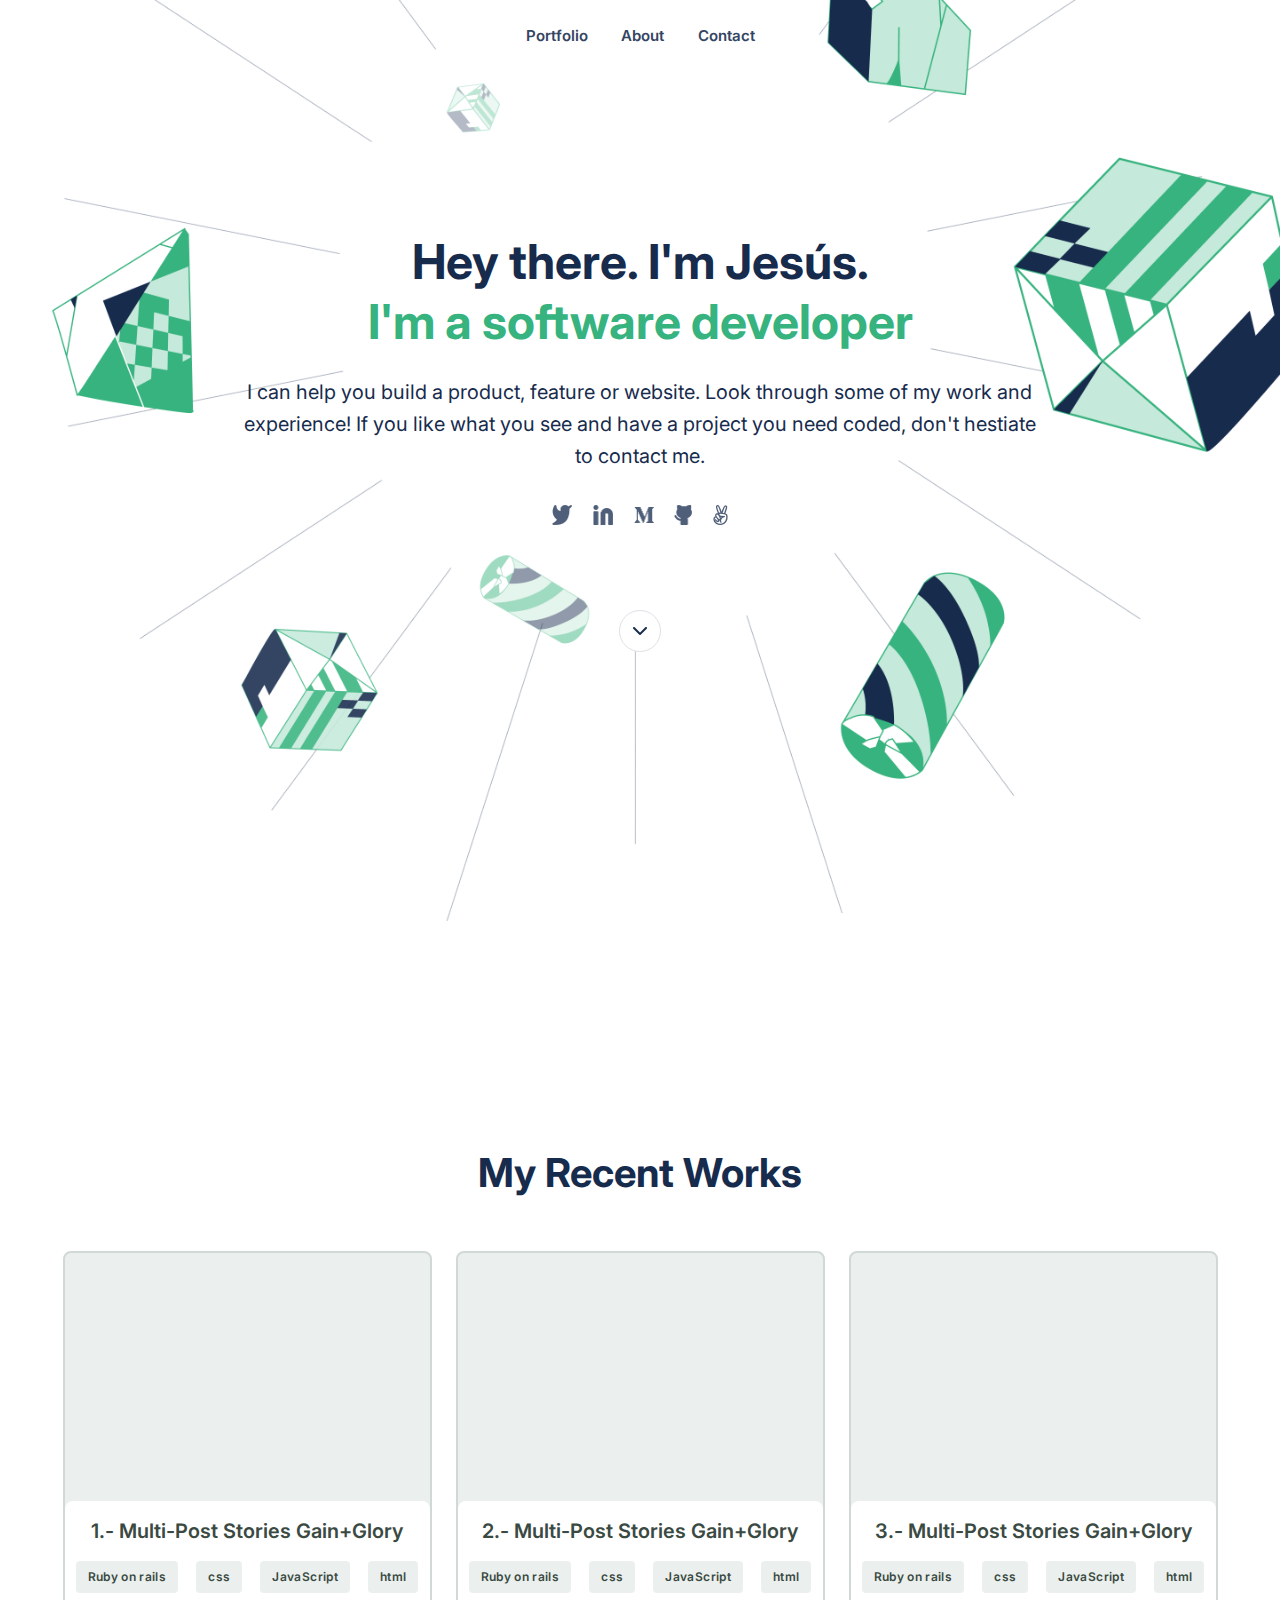
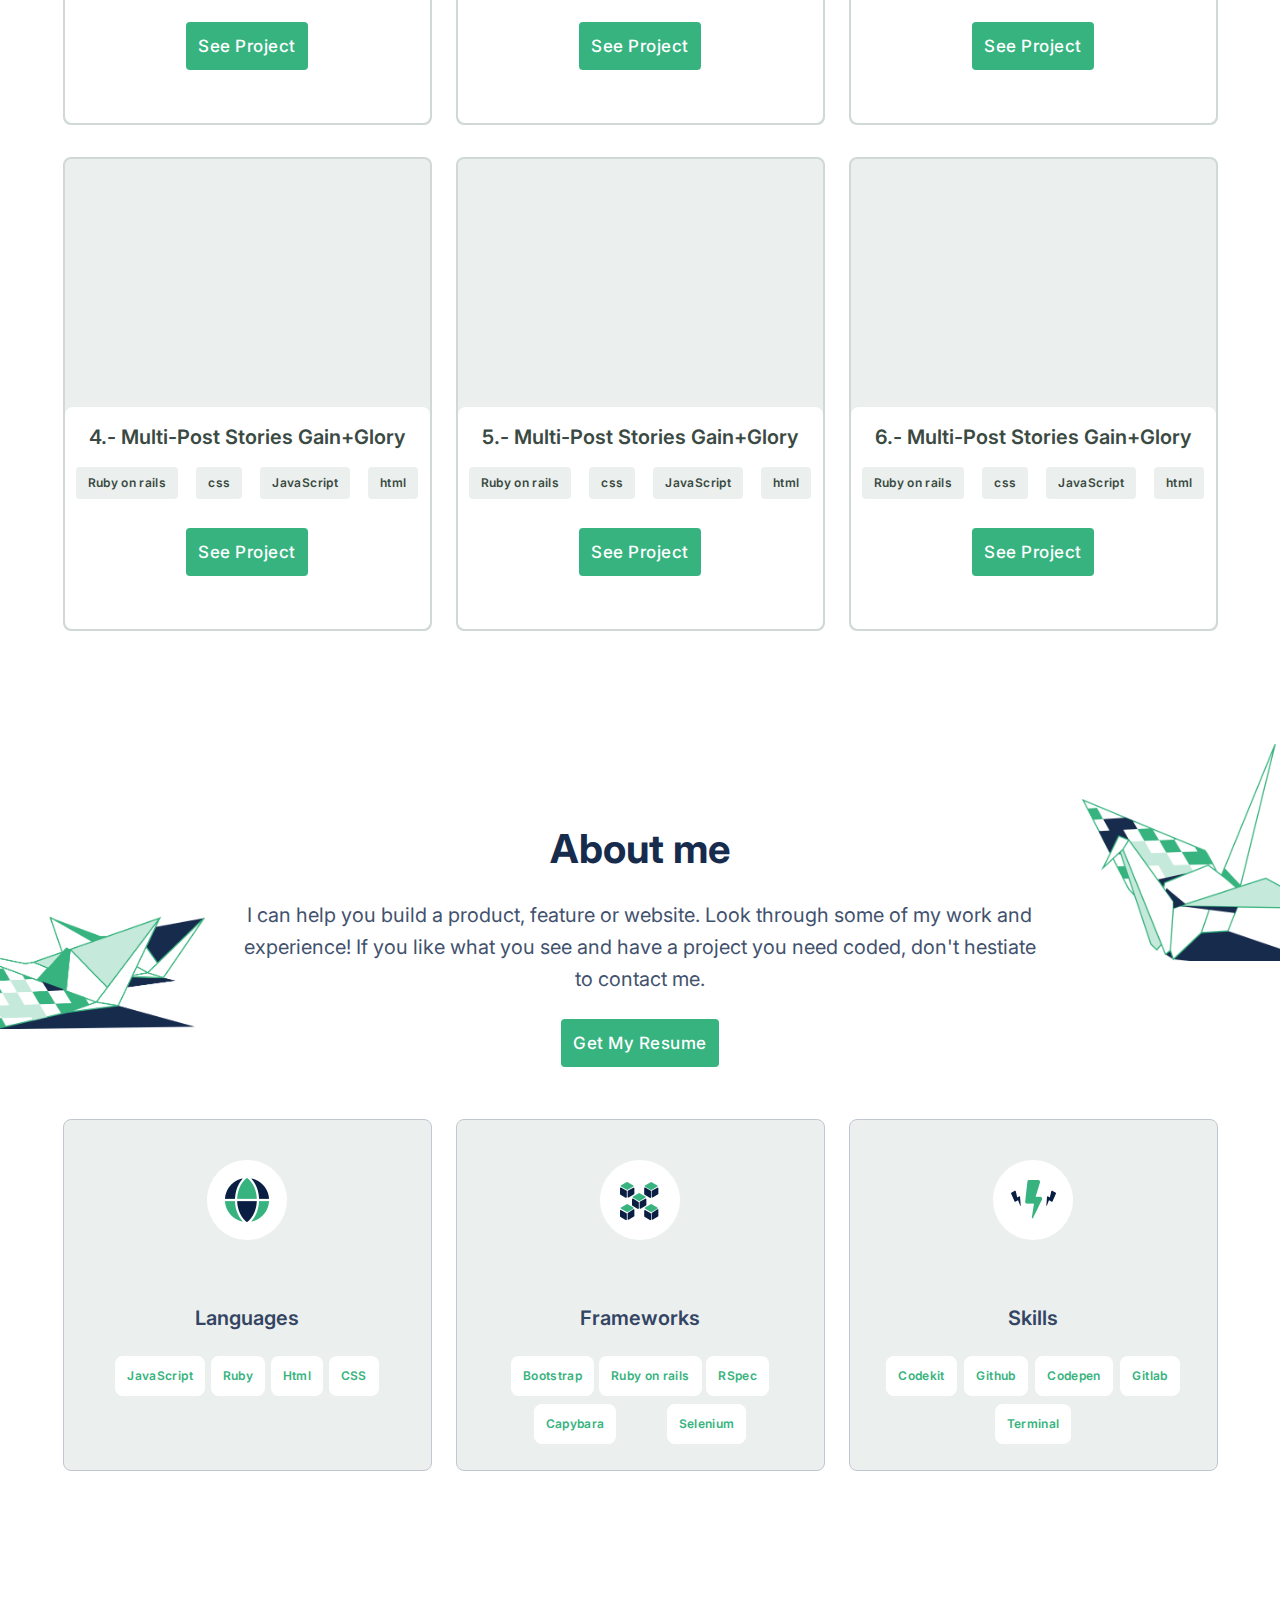
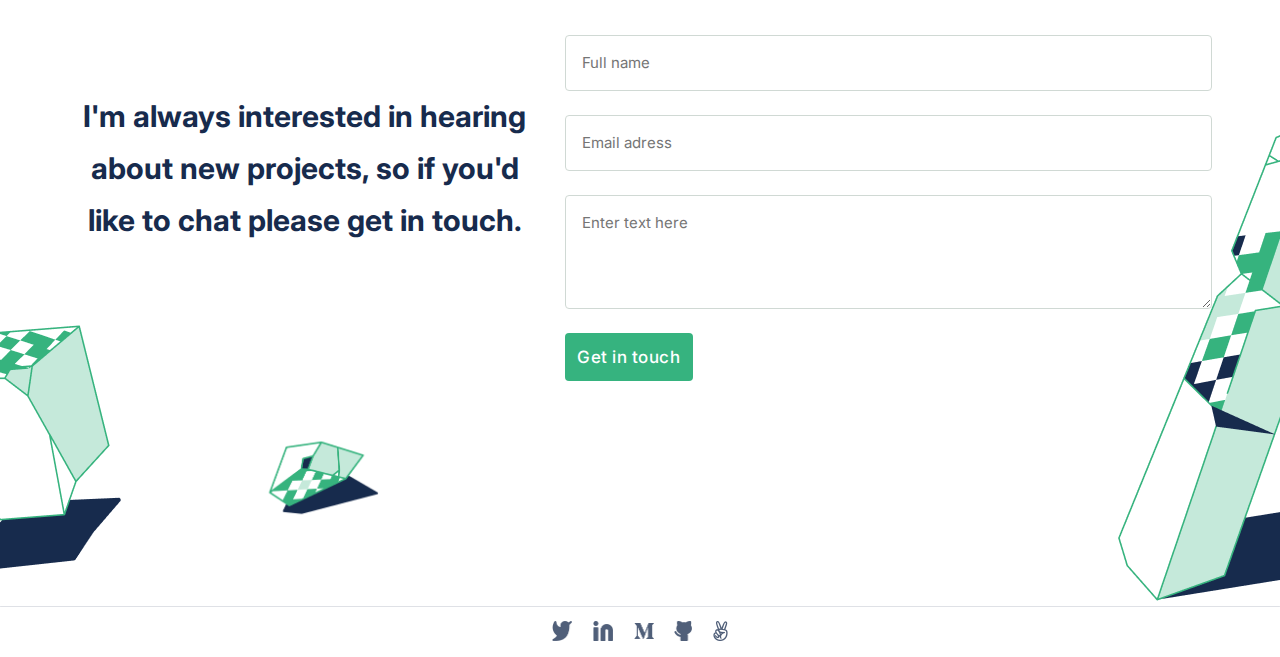
==== index.html @ 0dacda66 "Add local storage function to portfolio" ====
<!DOCTYPE html>
<html lang="en">
  <head>
    <meta charset="utf-8" />
    <meta name="viewport" content="width=device-width, initial-scale=1" />
    <title>Jesus Vazquez Portfolio</title>
    <link rel="preconnect" href="https://fonts.googleapis.com" />
    <link rel="preconnect" href="https://fonts.gstatic.com" crossorigin />
    <link
      href="https://fonts.googleapis.com/css2?family=Inter:wght@400;700&display=swap"
      rel="stylesheet"
    />
    <link
      rel="stylesheet"
      href="styles/reset.css"
      type="text/css"
      media="all"
    />
    <link
      rel="stylesheet"
      href="styles/style.css"
      type="text/css"
      media="all"
    />
  </head>
  <body>
    <header class="flex">
      <!--Mobile version-->
      <a class="logo-container flex" href="#">
        <span class="logo">Welcome</span>
      </a>
      <nav class="menu-button">
        <a class="menu-anchor flex" href="#">
          <img
            src="images/menu.png"
            width="20"
            height="20"
            alt="Menu"
            title="Menu"
          />
        </a>
      </nav>
      <!-- <nav></nav> -->
      <!--Desktop version-->
      <nav class="menu-bar">
        <a class="menu-opt-cont flex" href="#">
          <span class="menu-opt">Portfolio</span>
        </a>
        <a class="menu-opt-cont flex" href="#">
          <span class="menu-opt">About</span>
        </a>
        <a class="menu-opt-cont flex" href="#">
          <span class="menu-opt">Contact</span>
        </a>
      </nav>
    </header>
    <section class="headline flex">
      <h1 class="title">Hey there. I'm Jesús</h1>
      <!--Mobile version-->
      <h1 class="title-desk">Hey there. I'm Jesús.</h1>
      <!--Desktop version-->
      <h2 class="title subtitle">I'm a software developer</h2>
      <p class="supporting-text">
        I can help you build a product, feature or website. Look through some of
        my work and experience! If you like what you see and have a project you
        need coded, don't hestiate to contact me.
      </p>
      <ul class="social-media-icons flex">
        <li>
          <a href="#"
            ><img
              src="images/twitter.png"
              width="20"
              height="20"
              alt="Twitter Icon"
              title="Twitter"
          /></a>
        </li>
        <li>
          <a href="#"
            ><img
              src="images/linkedin.png"
              width="20"
              height="20"
              alt="LinkedIn Icon"
              title="Linked in"
          /></a>
        </li>
        <li>
          <a href="#"
            ><img
              src="images/medium.png"
              width="20"
              height="16"
              alt="Medium Icon"
              title="Medium"
          /></a>
        </li>
        <li>
          <a href="#"
            ><img
              src="images/github.png"
              width="18"
              height="20"
              alt="Github Icon"
              title="Github"
          /></a>
        </li>
        <li>
          <a href="#"
            ><img
              src="images/angellist.png"
              width="15"
              height="20"
              alt="Angellist Icon"
              title="Angellist"
          /></a>
        </li>
      </ul>
      <div class="info-button flex" title="Display info">
        <div class="arrow-container flex">
          <img
            class="arrow"
            src="images/arrow.png"
            width="24"
            height="24"
            alt="Display info"
          />
        </div>
      </div>
    </section>
    <section id="works" class="recent-works flex">
      <h2 class="title works-title works-title-mob">My Recent<br />Works</h2>
      <!--Mobile version-->
      <h2 class="title works-title works-title-desk">My Recent Works</h2>
      <!--Desktop version-->
      <div class="works-title-line"></div>
      <div class="works-container flex"></div>
      <div class="popup-container"></div>
    </section>
    <section id="about" class="recent-works about-me flex">
      <h2 class="title works-title">About me</h2>
      <p class="about-text">
        I can help you build a product, feature or website. Look through some of
        my work and experience! If you like what you see and have a project you
        need coded, don't hestiate to contact me.
      </p>
      <a href="#" class="access-button about-btn">Get My Resume</a>
      <div class="works-container cv-container flex">
        <div class="cv-cell flex">
          <a href="#" class="cv-img flex">
            <img
              src="images/language.png"
              width="48"
              height="48"
              alt="Languages card icon"
              title="Languages"
            />
          </a>
          <h2 class="cv-cell-title">Languages</h2>
          <ul class="cv-feat-cont cv-feat-cont-margin-1 flex">
            <li><a href="#" class="cv-feat-btn">JavaScript</a></li>
            <li><a href="#" class="cv-feat-btn">Ruby</a></li>
            <li><a href="#" class="cv-feat-btn">Html</a></li>
            <li><a href="#" class="cv-feat-btn">CSS</a></li>
          </ul>
        </div>
        <div class="cv-cell flex">
          <a href="#" class="cv-img flex">
            <img
              src="images/frameworks.png"
              width="48"
              height="48"
              alt="Frameworks card icon"
              title="Frameworks"
            />
          </a>
          <h2 class="cv-cell-title">Frameworks</h2>
          <ul class="cv-feat-cont cv-feat-cont-margin-2 flex">
            <li><a href="#" class="cv-feat-btn">Bootstrap</a></li>
            <li><a href="#" class="cv-feat-btn">Ruby on rails</a></li>
            <li><a href="#" class="cv-feat-btn">RSpec</a></li>
            <li><a href="#" class="cv-feat-btn">Capybara</a></li>
            <li><a href="#" class="cv-feat-btn">Selenium</a></li>
          </ul>
        </div>
        <div class="cv-cell flex">
          <a href="#" class="cv-img flex">
            <img
              src="images/skills.png"
              width="48"
              height="48"
              alt="Skills card icon"
              title="Skills"
            />
          </a>
          <h2 class="cv-cell-title">Skills</h2>
          <ul class="cv-feat-cont cv-feat-cont-margin-3 flex">
            <li><a href="#" class="cv-feat-btn">Codekit</a></li>
            <li><a href="#" class="cv-feat-btn">Github</a></li>
            <li><a href="#" class="cv-feat-btn">Codepen</a></li>
            <li><a href="#" class="cv-feat-btn">Gitlab</a></li>
            <li><a href="#" class="cv-feat-btn">Terminal</a></li>
          </ul>
        </div>
      </div>
    </section>
    <section id="form" class="flex form-container">
      <h2 class="form-text">
        I'm always interested in hearing about new projects, so if you'd like to
        chat please get in touch.
      </h2>
      <form
        id="contact-form"
        class="form flex"
        action="https://formspree.io/f/xgedzjdn"
        method="post"
      >
        <input
          id="user-name"
          class="box"
          name="user-name"
          type="text"
          maxlength="30"
          placeholder="Full name"
          required
        />
        <input
          id="email"
          class="box"
          name="user-email"
          type="email"
          placeholder="Email adress"
          required
        />
        <textarea
          id="user-msg"
          class="box box-textarea"
          name="user-msg"
          maxlength="500"
          placeholder="Enter text here"
          required
        ></textarea>
        <button class="access-button form-btn" type="submit">
          Get in touch
        </button>
        <div class="msg-cont hidden">
          <p class="error-msg"></p>
        </div>
      </form>
      <ul class="social-media-icons flex social-media-form">
        <li>
          <a href="#"
            ><img
              src="images/twitter.png"
              width="20"
              height="20"
              alt="Twitter icon"
              title="Twitter"
          /></a>
        </li>
        <li>
          <a href="#"
            ><img
              src="images/linkedin.png"
              width="20"
              height="20"
              alt="LinkedIn Icon"
              title="Linked in"
          /></a>
        </li>
        <li>
          <a href="#"
            ><img
              src="images/medium.png"
              width="20"
              height="16"
              alt="Medium Icon"
              title="Medium"
          /></a>
        </li>
        <li>
          <a href="#"
            ><img
              src="images/github.png"
              width="18"
              height="20"
              alt="Github Icon"
              title="Github"
          /></a>
        </li>
        <li>
          <a href="#"
            ><img
              src="images/angellist.png"
              width="15"
              height="20"
              alt="Angellist Icon"
              title="Angellist"
          /></a>
        </li>
      </ul>
      <span class="email">je.vazquezb@gmail.com</span>
      <div class="final-line"></div>
    </section>
    <script src="scripts/menu.js"></script>
    <script src="scripts/popup.js"></script>
    <script src="scripts/form.js"></script>    
  </body>
</html>
---- styles/style.css ----
body {
  width: 100%;
  background-color: #fff;
  border-width: 2px 2px 8px 2px;
  border-radius: 5px;
  box-sizing: border-box;
}

.flex {
  display: flex;
}

header {
  justify-content: space-between;
  align-items: center;
}

.logo-container {
  width: 114px;
  height: 48px;
  margin-left: 12px;
  justify-content: center;
  align-items: center;
  text-decoration: none;
}

.logo {
  font-family: "Inter", sans-serif;
  font-style: normal;
  font-weight: 600;
  font-size: 18px;
  line-height: 28px;
  color: #28352f;
  margin: 10px 12px;
  text-align: center;
}

.menu-button {
  width: 40px;
  height: 40px;
  margin-right: 24px;
}

.menu-anchor {
  width: inherit;
  height: inherit;
  justify-content: center;
  align-items: center;
}

.menu-bar {
  display: none;
}

.interactive-menu {
  position: fixed;
  top: 0;
  width: 100vw;
  height: 100vh;
  box-sizing: border-box;
  background-color: #fff;
  z-index: 1;
  display: flex;
  flex-direction: column;
}

.close-menu {
  width: 40px;
  align-self: flex-end;
  margin: 4px 6.5% 20px 0;
}

.menu-option {
  font-family: "Inter", sans-serif;
  font-style: normal;
  font-weight: 600;
  font-size: 32px;
  line-height: 44px;
  color: #3a4a42;
  text-decoration: none;
  margin-bottom: 40px;
  margin-left: 7%;
}

.headline {
  width: 100%;
  padding-top: 64px;
  flex-direction: column;
  align-items: center;
  background-image: url("../images/background.png");
  background-repeat: no-repeat;
  background-size: 100%;
}

.title {
  font-family: "Inter", sans-serif;
  font-style: normal;
  font-weight: bold;
  font-size: 36px;
  line-height: 48px;
  color: #172b4d;
  text-align: center;
  margin: 0 24px;
}

.title-desk {
  display: none;
}

.subtitle {
  color: #36b37e;
}

.supporting-text {
  font-family: "Inter", sans-serif;
  font-style: normal;
  font-weight: normal;
  font-size: 18px;
  line-height: 26px;
  color: #172b4d;
  text-align: center;
  margin: 55px 24px;
}

.social-media-icons {
  width: 170.17px;
  height: 20px;
  justify-content: space-between;
  align-items: center;
  margin-bottom: 64px;
}

.info-button {
  justify-content: center;
  align-self: stretch;
  margin: 0 24px;
}

.info-button:hover {
  box-shadow: 0 0 10px rgba(0, 0, 0, 0.5);
  cursor: pointer;
}

.arrow-container {
  width: 40px;
  height: 40px;
  background-color: #fff;
  border: 1px solid #dfe1e6;
  border-radius: 32px;
  justify-content: center;
  align-items: center;
}

.recent-works {
  width: 100%;
  box-sizing: border-box;
  padding: 22px 22px 0 26px;
  flex-direction: column;
  align-items: center;
}

.works-title {
  margin: 0 0 24px 0;
  align-self: stretch;
}

.works-title-desk {
  display: none;
}

.works-title-line {
  width: 15%;
  height: 4px;
  background-color: #36b37e;
  border-radius: 24px;
  margin: 0 0 62px 0;
}

.works-container {
  justify-content: space-around;
  flex-wrap: wrap;
  width: 100%;
  display: grid;
  grid-template-rows: repeat(6, 474px);
  grid-template-columns: 1fr;
  grid-row-gap: 24px;
}

.works {
  height: 474px;
  border: 2px solid #d0d9d4;
  border-radius: 8px;
  box-sizing: border-box;
  flex-direction: column;
  justify-content: flex-end;
  background-color: #ebf0ee;
}

.cards {
  width: 100%;
  height: 222px;
  background-color: #fff;
  border-radius: 8px;
  box-sizing: border-box;
  flex-direction: column;
  align-items: center;
}

.cards-title {
  box-sizing: border-box;
  margin: 16px;
  font-family: "Inter", sans-serif;
  font-style: normal;
  font-weight: 600;
  font-size: 20px;
  line-height: 28px;
  color: #3a4a42;
  text-align: center;
  align-self: stretch;
}

.cards-lang {
  margin: 0 11px 29px 11px;
  justify-content: space-between;
  align-items: center;
  align-self: stretch;
}

.cards-lang-button {
  display: inline-block;
  box-sizing: border-box;
  padding: 8px 12px;
  background-color: #ebf0ee;
  border-radius: 4px;
  font-family: "Inter", sans-serif;
  font-style: normal;
  font-weight: 600;
  font-size: 12px;
  line-height: 16px;
  letter-spacing: 0.03em;
  color: #3a4a42;
  text-decoration: none;
}

.access-button {
  display: inline-block;
  box-sizing: border-box;
  padding: 12px;
  background-color: #36b37f;
  border-radius: 4px;
  font-family: "Inter", sans-serif;
  font-style: normal;
  font-weight: 500;
  font-size: 17px;
  line-height: 24px;
  letter-spacing: 0.03em;
  color: #fff;
  text-decoration: none;
  transition: all 1s;
}

.access-button:hover {
  box-shadow: 0 8px 16px rgba(54, 179, 127, 0.24);
  text-decoration: none;
  color: #36b37e;
  background-color: #ebf0ee;
  font-weight: 600;
}

.access-button:focus {
  background-color: #008552;
  text-decoration: none;
}

.about-me {
  padding: 64px 12px;
  background-image: url('../images/about-2.png'), url('../images/about-1.png');
  background-repeat: no-repeat;
  background-size: 17%, 21%;
  background-position: 0 22%, 100% -0.5%;
}

.about-text {
  color: #42526e;
  font-family: "Inter", sans-serif;
  font-style: normal;
  font-weight: normal;
  font-size: 20px;
  line-height: 32px;
  text-align: center;
  margin-bottom: 24px;
}

.about-btn {
  margin-bottom: 59px;
}

.cv-container {
  display: grid;
  grid-template-rows: repeat(3, 352px);
  grid-template-columns: 1fr;
  grid-row-gap: 24px;
}

.cv-cell {
  height: 352px;
  border: 1px solid #c1c7d0;
  border-radius: 8px;
  box-sizing: border-box;
  flex-direction: column;
  align-items: center;
  background-color: #ebf0ee;
  margin: 0 12px;
  padding-top: 40px;
}

.cv-img {
  justify-content: center;
  align-items: center;
  width: 80px;
  height: 80px;
  background-color: #fff;
  border-radius: 50%;
  text-align: center;
  text-decoration: none;
  line-height: 80px;
}

.cv-cell-title {
  font-family: "Inter", sans-serif;
  font-style: normal;
  font-weight: 600;
  font-size: 20px;
  line-height: 28px;
  color: #344563;
  text-align: center;
  align-self: stretch;
  margin: 64px 0 24px 0;
}

.cv-feat-cont {
  justify-content: space-around;
  align-items: center;
  flex-wrap: wrap;
  align-self: stretch;
}

.cv-feat-btn {
  display: inline-block;
  box-sizing: border-box;
  padding: 12px;
  margin-bottom: 8px;
  background-color: #fff;
  border-radius: 8px;
  font-family: "Inter", sans-serif;
  font-style: normal;
  font-weight: 600;
  font-size: 12px;
  line-height: 16px;
  letter-spacing: 0.03em;
  color: #36b37e;
  text-decoration: none;
}

.cv-feat-cont-margin-2 {
  margin: 0 30px;
}

.form-container {
  width: 100%;
  flex-direction: column;
  align-items: center;
  background-image: url('../images/form.png');
  background-repeat: no-repeat;
  background-position: 100% 67%;
}

.form-text {
  font-family: 'Inter', sans-serif;
  font-style: normal;
  font-weight: 700;
  font-size: 40px;
  line-height: 52px;
  color: #172b4d;
  text-align: center;
  padding: 0 6% 58px 6%;
}

.form {
  width: 87%;
  flex-direction: column;
  align-items: center;
}

.box {
  width: 100%;
  margin-bottom: 24px;
  border: 1px solid #d0d9d4;
  border-radius: 4px;
  box-sizing: border-box;
  padding: 15px 16px;
  font-family: 'Inter', sans-serif;
  font-style: normal;
  font-weight: 400;
  font-size: 15px;
  line-height: 24px;
}

.box-textarea {
  height: 114px;
  color: #091e42;
}

.form-btn {
  border: none;
  cursor: pointer;
}

.social-media-form {
  margin-top: 44px;
  margin-bottom: 19px;
}

.email {
  font-family: 'Inter', sans-serif;
  font-style: normal;
  font-weight: 400;
  font-size: 20px;
  line-height: 32px;
  color: #42526e;
  margin-bottom: 290px;
}

.final-line {
  border: 2px solid #000;
  border-radius: 20px;
  width: 35%;
  margin-bottom: 8px;
}

/* Pop-up */

.popup-container {
  position: fixed;
  background-color: rgba(193, 199, 208, 0.8);
  width: 100%;
  overflow-y: scroll;
  height: 100%;
  top: 0;
  left: 0;
  box-sizing: border-box;
  padding: 20px 4.3% 26px 4.3%;
}

.pop-body {
  background-color: #fff;
  border: 1px solid #dfe1e6;
  box-sizing: border-box;
  border-radius: 16px;
  padding: 16px 4.3% 20px 4.3%;
  display: flex;
  flex-direction: column;
  position: relative;
}

.close-btn {
  width: 40px;
  height: 40px;
  background-color: transparent;
  position: absolute;
  right: 6.4%;
  top: 24px;
}

.pop-img {
  width: 100%;
  margin-bottom: 12px;
}

.pop-title {
  font-family: 'Inter', sans-serif;
  font-style: normal;
  font-weight: 600;
  font-size: 32px;
  line-height: 44px;
  color: #172b4d;
  margin-bottom: 12px;
}

.pop-lang {
  margin: 0 0 12px 0;
}

.pop-description {
  font-family: 'Inter', sans-serif;
  font-style: normal;
  font-weight: 400;
  font-size: 16px;
  line-height: 24px;
  color: #344563;
  margin-bottom: 16px;
}

.pop-btn-cont {
  width: 100%;
  display: flex;
  justify-content: space-between;
}

.pop-icon {
  margin-left: 12px;
  vertical-align: middle;
}

/* validate form classes */

.msg-cont {
  background-color: #f47174;
  width: 100%;
  padding: 15px 16px;
  margin-top: 24px;
  box-sizing: border-box;
}

.hidden {
  display: none;
}

.error-msg {
  color: #fff;
  font-family: 'Inter', sans-serif;
  font-style: normal;
  font-weight: 400;
  font-size: 15px;
  line-height: 24px;
}

.highlight {
  border: 2px solid #f47174;
}

@media screen and (min-width: 768px) {
  body {
    position: relative;
    background-image: url('../images/header-desktop.png'), url('../images/about-desktop-2.png'), url('../images/about-desktop-1.png'), url('../images/contact-desktop-1.png'), url('../images/contact-desktop-2.png'), url('../images/contact-desktop-3.png');
    background-repeat: no-repeat;
    background-size: 98%, 16%, 15.5%, auto, 10%, auto;
    background-position: 100% 0, 0 67.2%, 100% 64.4%, 0 98.6%, 22% 96.4%, 100% 98.45%;
  }

  header {
    justify-content: center;
    height: 72px;
  }

  .logo-container,
  .menu-button {
    display: none;
  }

  .menu-bar {
    width: 255px;
    display: flex;
    justify-content: space-between;
  }

  .menu-opt-cont {
    align-items: center;
    height: 40px;
    border: 1px solid transparent;
    text-decoration: none;
  }

  .menu-opt-cont:hover {
    border: 1px solid #36b37e;
  }

  .menu-opt {
    font-family: "Inter", sans-serif;
    font-style: normal;
    font-weight: 600;
    font-size: 15px;
    line-height: 20px;
    color: #344563;
    box-sizing: border-box;
    padding: 10px 12px;
    text-align: center;
  }

  .headline {
    padding-top: 160px;
    background-image: none;
  }

  .headline > h1.title {
    display: none;
  }

  .title {
    font-size: 48px;
    line-height: 60px;
  }

  .title-desk {
    display: block;
    font-family: "Inter", sans-serif;
    font-style: normal;
    font-weight: bold;
    font-size: 48px;
    line-height: 60px;
    color: #172b4d;
    text-align: center;
    margin: 0 24px;
    animation-name: title-animation;
    animation-duration: 2s;
    animation-timing-function: ease-out;
  }

  @keyframes title-animation {
    from {
      font-size: 30px;
    }

    to {
      font-size: 48px;
    }
  }

  .supporting-text {
    width: 63vw;
    font-size: 20px;
    line-height: 32px;
    text-align: center;
    margin: 24px 0 34px 0;
  }

  .social-media-icons {
    width: 176px;
    margin-bottom: 84px;
  }

  .info-button {
    width: 82vw;
    margin: 0 auto;
  }

  .recent-works {
    box-sizing: border-box;
    padding: 495px 0 0 0;
    margin: 0 auto;
    flex-direction: column;
    align-items: center;
  }

  .works-title {
    margin-bottom: 52px;
    font-size: 40px;
    line-height: 52px;
  }

  .works-title-mob {
    display: none;
  }

  .works-title-desk {
    display: block;
  }

  .works-title-line {
    display: none;
  }

  .works-container {
    justify-content: center;
    display: grid;
    grid-template-rows: repeat(2, 474px);
    grid-template-columns: repeat(3, 369px);
    grid-row-gap: 32px;
    grid-column-gap: 24px;
  }

  .about-me {
    background-image: none;
  }

  .recent-works.about-me {
    padding: 192px 0 0 0;
  }

  .about-me > .works-title {
    margin-bottom: 24px;
  }

  .about-text {
    width: 63vw;
  }

  .about-btn {
    margin-bottom: 52px;
  }

  .cv-container {
    display: grid;
    grid-template-rows: 352px;
    grid-template-columns: repeat(3, 369px);
    grid-column-gap: 24px;
  }

  .cv-cell {
    margin: 0;
  }

  .cv-feat-cont-margin-1 {
    margin: 0 49px;
  }

  .cv-feat-cont-margin-2 {
    margin: 0 52px;
  }

  .cv-feat-cont-margin-3 {
    margin: 0 33px;
  }

  .form-container {
    width: 1155px;
    flex-direction: row;
    align-items: center;
    margin: 164px auto 0 auto;
    flex-wrap: wrap;
    justify-content: center;
    background-image: none;
  }

  .form-text {
    font-family: 'Inter', sans-serif;
    font-style: normal;
    font-weight: 700;
    font-size: 30px;
    line-height: 52px;
    color: #172b4d;
    text-align: center;
    padding: 0 24px 80px 0;
    width: 41%;
  }

  .form {
    width: 56%;
    flex-direction: column;
    align-items: flex-start;
  }

  .social-media-form {
    margin: 241px 0 15px 0;
  }

  .email {
    display: none;
  }

  .final-line {
    position: absolute;
    width: 100%;
    height: 1px;
    background: #dfe1e6;
    border: none;
    margin-bottom: 0;
    bottom: 50px;
  }

  /* Pop-Up style in media query */

  .pop-body {
    width: 65%;
    margin: 122px auto auto auto;
    padding-top: 78px;
  }

  .pop-img {
    margin-bottom: 24px;
  }

  .pop-title {
    width: 60%;
    margin-bottom: 20px;
    order: 2;
  }

  .pop-lang {
    justify-content: flex-start;
    margin-bottom: 36px;
    order: 2;
  }

  .pop-lang > li {
    margin-right: 2.1%;
  }

  .pop-description {
    order: 2;
  }

  .pop-btn-cont {
    justify-content: flex-end;
    width: 40%;
    align-self: flex-end;
    order: 1;
    margin-bottom: -50px;
  }

  .pop-btn-cont > a {
    margin-left: 3.2%;
  }
}
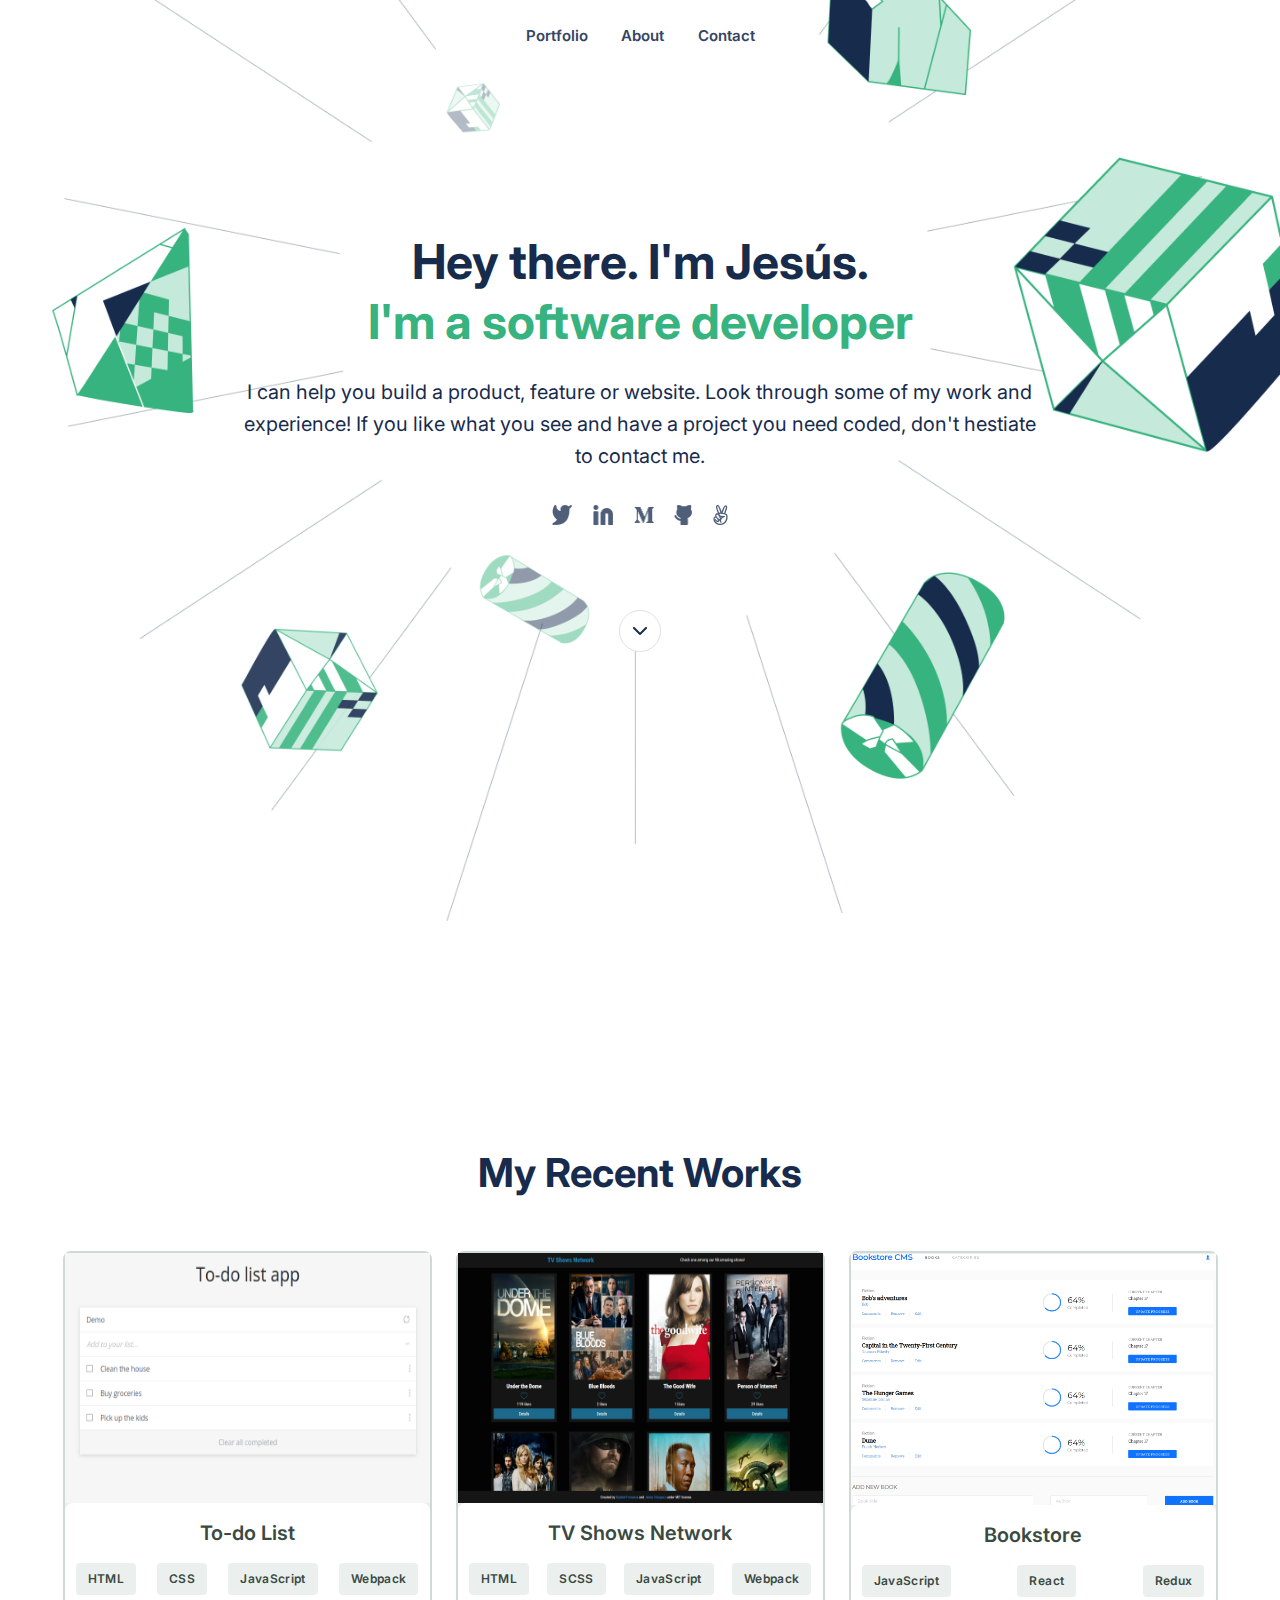
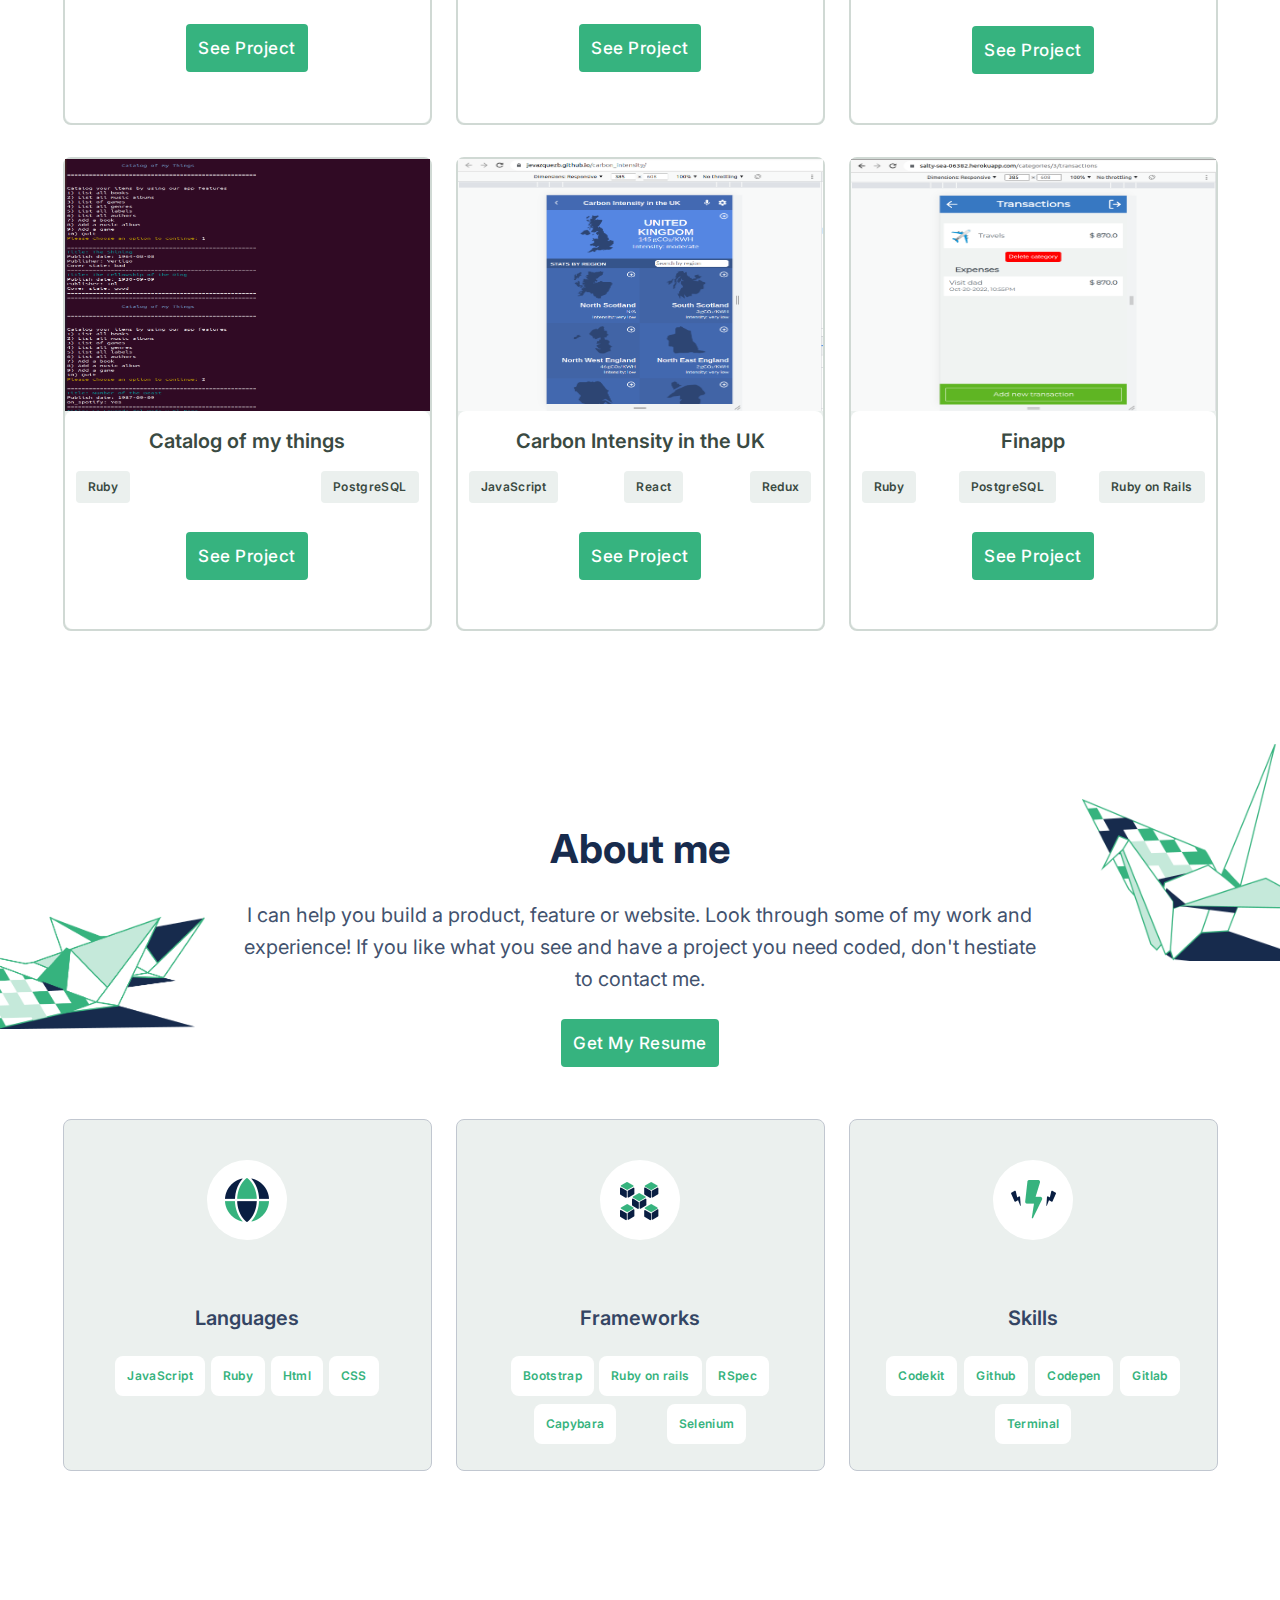
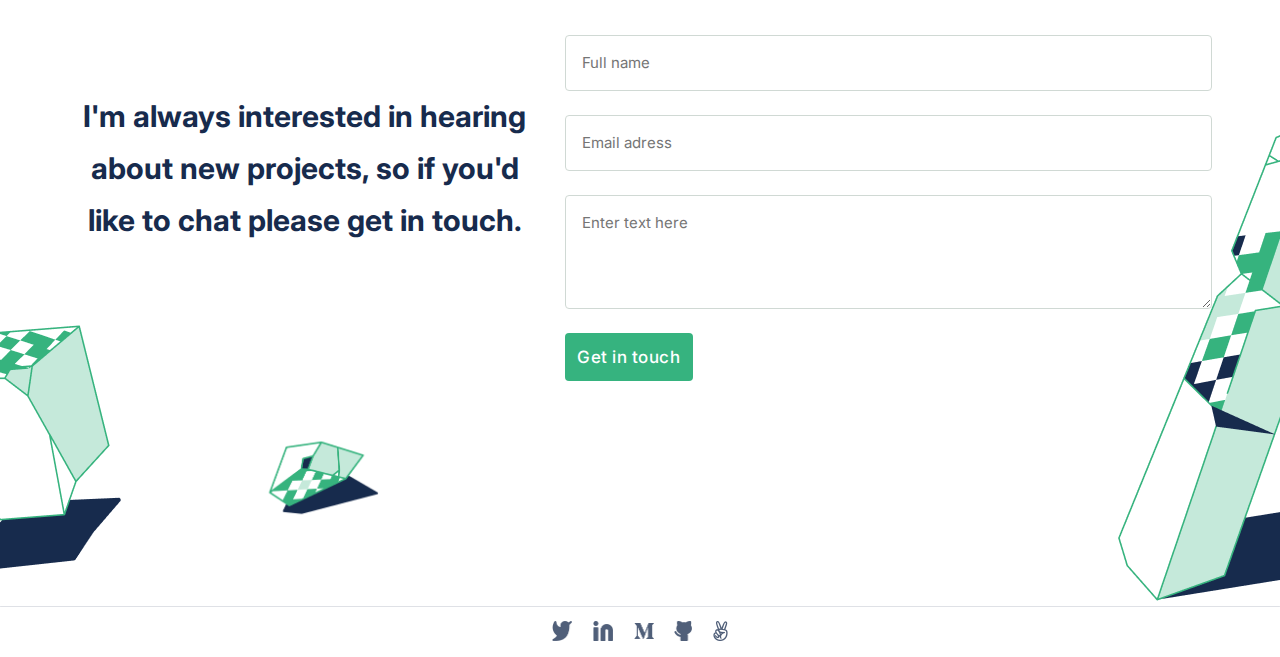
==== commit 0d4d0d4c: "Update social media links" ====
--- a/index.html
+++ b/index.html
@@ -67,7 +67,7 @@
       </p>
       <ul class="social-media-icons flex">
         <li>
-          <a href="#"
+          <a href="https://twitter.com/javb_1187"
             ><img
               src="images/twitter.png"
               width="20"
@@ -77,7 +77,7 @@
           /></a>
         </li>
         <li>
-          <a href="#"
+          <a href="https://www.linkedin.com/in/jevazquezb/"
             ><img
               src="images/linkedin.png"
               width="20"
@@ -97,7 +97,7 @@
           /></a>
         </li>
         <li>
-          <a href="#"
+          <a href="https://github.com/jevazquezb"
             ><img
               src="images/github.png"
               width="18"
@@ -107,7 +107,7 @@
           /></a>
         </li>
         <li>
-          <a href="#"
+          <a href="https://angel.co/u/jevazquezb"
             ><img
               src="images/angellist.png"
               width="15"
@@ -250,7 +250,7 @@
       </form>
       <ul class="social-media-icons flex social-media-form">
         <li>
-          <a href="#"
+          <a href="https://twitter.com/javb_1187"
             ><img
               src="images/twitter.png"
               width="20"
@@ -260,7 +260,7 @@
           /></a>
         </li>
         <li>
-          <a href="#"
+          <a href="https://www.linkedin.com/in/jevazquezb/"
             ><img
               src="images/linkedin.png"
               width="20"
@@ -280,7 +280,7 @@
           /></a>
         </li>
         <li>
-          <a href="#"
+          <a href="https://github.com/jevazquezb"
             ><img
               src="images/github.png"
               width="18"
@@ -290,7 +290,7 @@
           /></a>
         </li>
         <li>
-          <a href="#"
+          <a href="https://angel.co/u/jevazquezb"
             ><img
               src="images/angellist.png"
               width="15"
--- a/styles/style.css
+++ b/styles/style.css
@@ -192,8 +192,17 @@
   border-radius: 8px;
   box-sizing: border-box;
   flex-direction: column;
-  justify-content: flex-end;
   background-color: #ebf0ee;
+}
+
+/* Cards Images */
+.cards-img-cont {
+  height: 252px;
+}
+
+.card-img {
+  width: 100%;
+  height: 100%;
 }
 
 .cards {
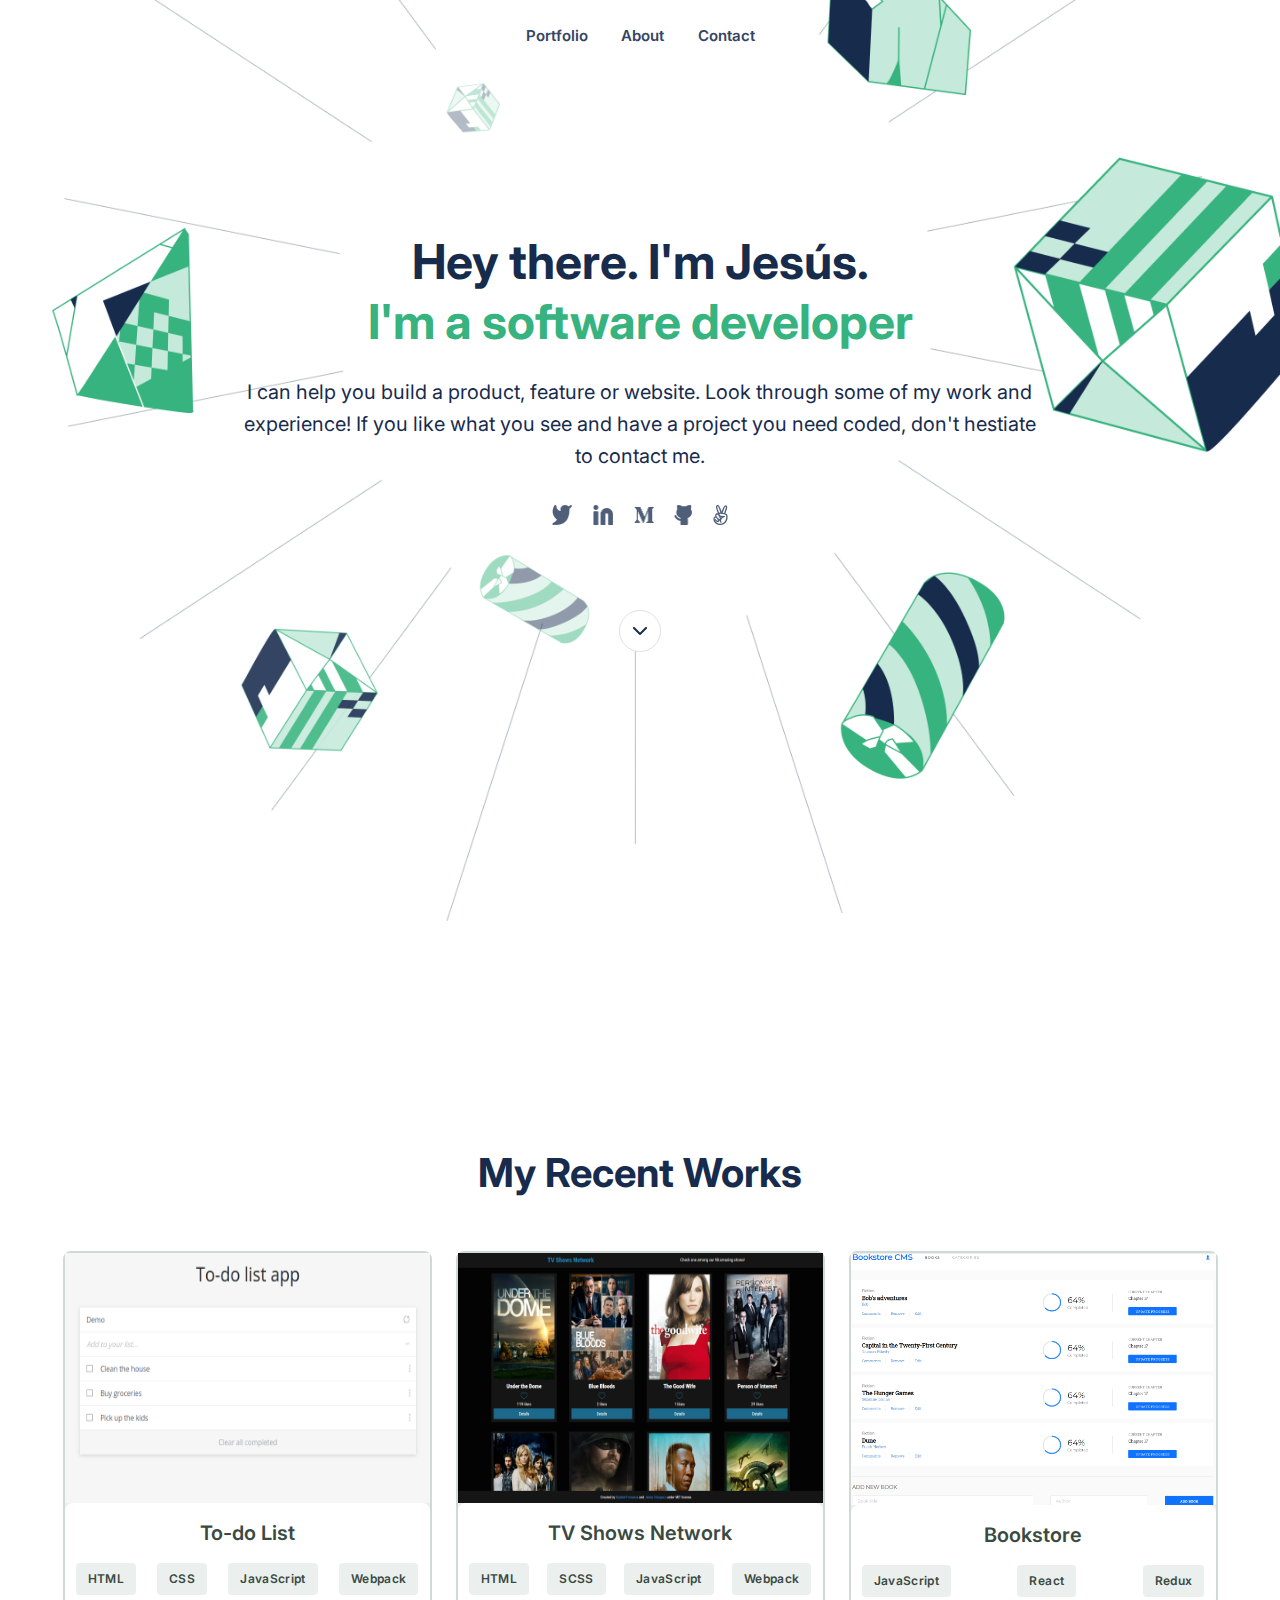
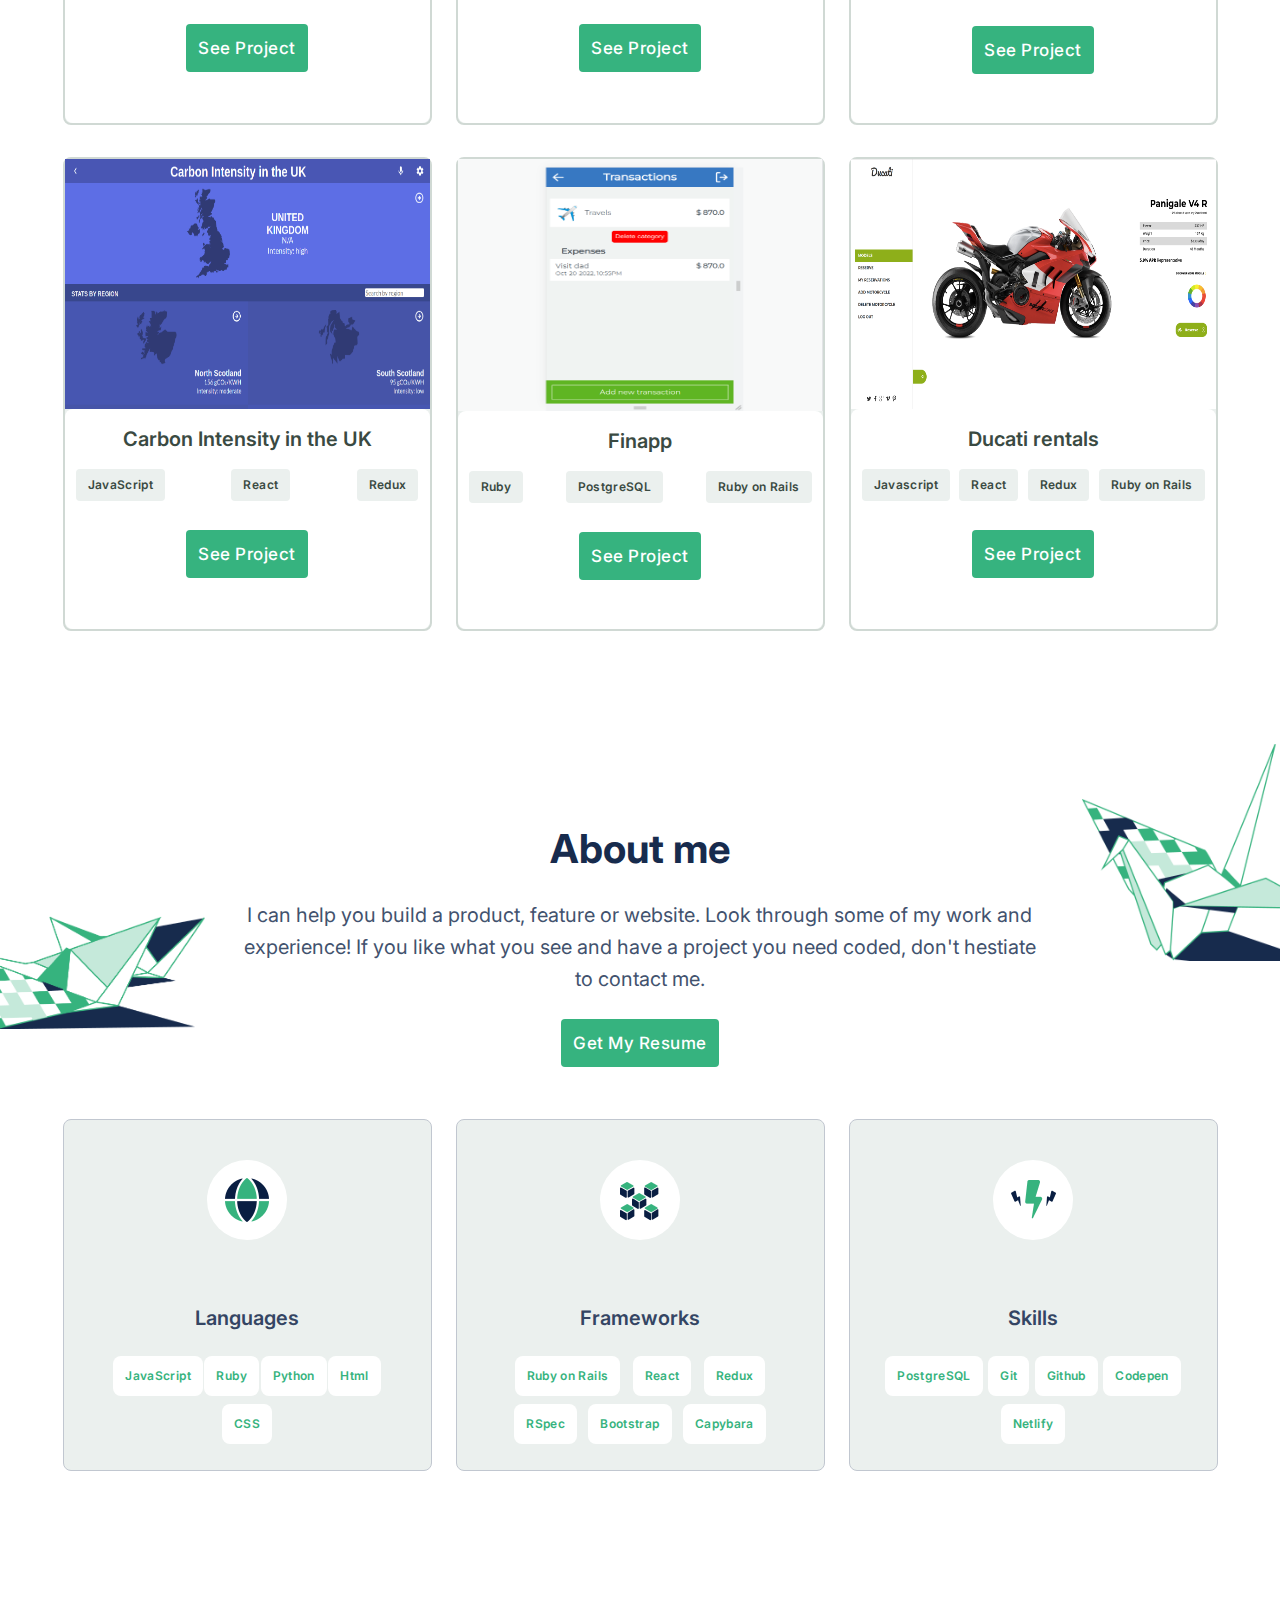
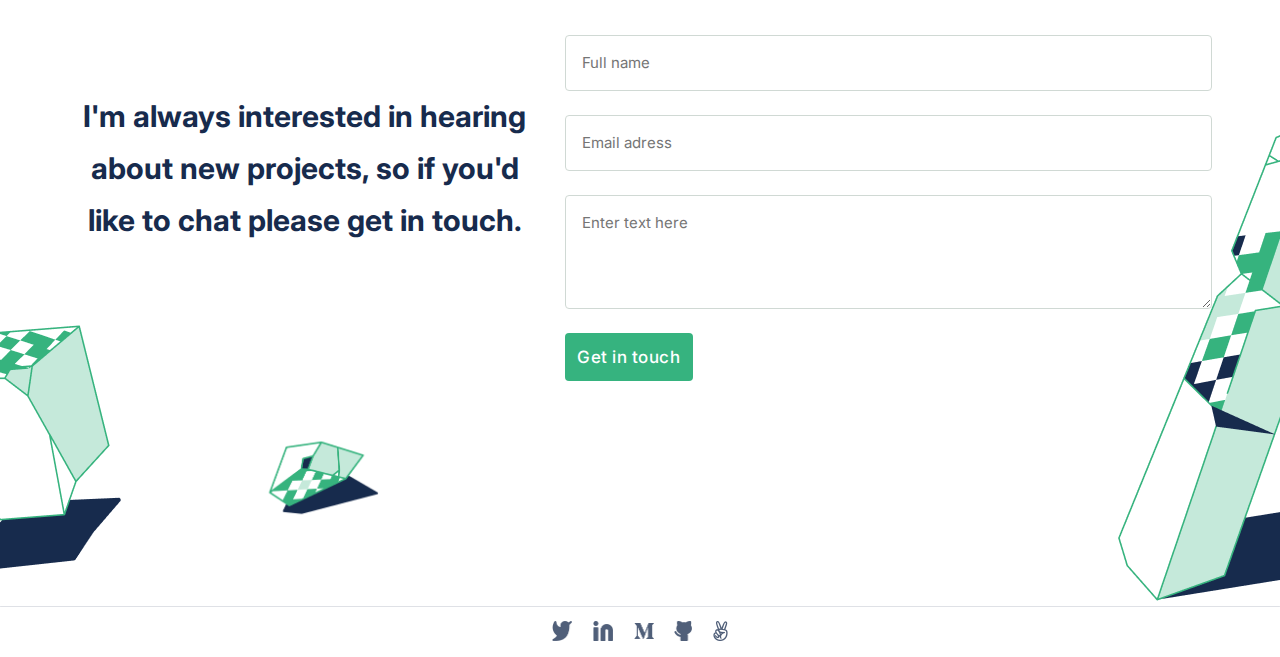
==== commit d41d47b5: "Adjust menu link and update about me section" ====
--- a/index.html
+++ b/index.html
@@ -43,13 +43,13 @@
       <!-- <nav></nav> -->
       <!--Desktop version-->
       <nav class="menu-bar">
-        <a class="menu-opt-cont flex" href="#">
+        <a class="menu-opt-cont flex" href="#projects">
           <span class="menu-opt">Portfolio</span>
         </a>
-        <a class="menu-opt-cont flex" href="#">
+        <a class="menu-opt-cont flex" href="#about-title">
           <span class="menu-opt">About</span>
         </a>
-        <a class="menu-opt-cont flex" href="#">
+        <a class="menu-opt-cont flex" href="#form">
           <span class="menu-opt">Contact</span>
         </a>
       </nav>
@@ -132,14 +132,14 @@
     <section id="works" class="recent-works flex">
       <h2 class="title works-title works-title-mob">My Recent<br />Works</h2>
       <!--Mobile version-->
-      <h2 class="title works-title works-title-desk">My Recent Works</h2>
+      <h2 id="projects" class="title works-title works-title-desk">My Recent Works</h2>
       <!--Desktop version-->
       <div class="works-title-line"></div>
       <div class="works-container flex"></div>
       <div class="popup-container"></div>
     </section>
     <section id="about" class="recent-works about-me flex">
-      <h2 class="title works-title">About me</h2>
+      <h2 id="about-title" class="title works-title">About me</h2>
       <p class="about-text">
         I can help you build a product, feature or website. Look through some of
         my work and experience! If you like what you see and have a project you
@@ -148,7 +148,7 @@
       <a href="#" class="access-button about-btn">Get My Resume</a>
       <div class="works-container cv-container flex">
         <div class="cv-cell flex">
-          <a href="#" class="cv-img flex">
+          <a href="./documents/Resume_jesusvazquez_20221105.pdf" target="_blank" class="cv-img flex">
             <img
               src="images/language.png"
               width="48"
@@ -161,6 +161,7 @@
           <ul class="cv-feat-cont cv-feat-cont-margin-1 flex">
             <li><a href="#" class="cv-feat-btn">JavaScript</a></li>
             <li><a href="#" class="cv-feat-btn">Ruby</a></li>
+            <li><a href="#" class="cv-feat-btn">Python</a></li>
             <li><a href="#" class="cv-feat-btn">Html</a></li>
             <li><a href="#" class="cv-feat-btn">CSS</a></li>
           </ul>
@@ -177,11 +178,12 @@
           </a>
           <h2 class="cv-cell-title">Frameworks</h2>
           <ul class="cv-feat-cont cv-feat-cont-margin-2 flex">
+            <li><a href="#" class="cv-feat-btn">Ruby on Rails</a></li>
+            <li><a href="#" class="cv-feat-btn">React</a></li>
+            <li><a href="#" class="cv-feat-btn">Redux</a></li>
+            <li><a href="#" class="cv-feat-btn">RSpec</a></li>
             <li><a href="#" class="cv-feat-btn">Bootstrap</a></li>
-            <li><a href="#" class="cv-feat-btn">Ruby on rails</a></li>
-            <li><a href="#" class="cv-feat-btn">RSpec</a></li>
             <li><a href="#" class="cv-feat-btn">Capybara</a></li>
-            <li><a href="#" class="cv-feat-btn">Selenium</a></li>
           </ul>
         </div>
         <div class="cv-cell flex">
@@ -196,11 +198,11 @@
           </a>
           <h2 class="cv-cell-title">Skills</h2>
           <ul class="cv-feat-cont cv-feat-cont-margin-3 flex">
-            <li><a href="#" class="cv-feat-btn">Codekit</a></li>
+            <li><a href="#" class="cv-feat-btn">PostgreSQL</a></li>
+            <li><a href="#" class="cv-feat-btn">Git</a></li>
             <li><a href="#" class="cv-feat-btn">Github</a></li>
             <li><a href="#" class="cv-feat-btn">Codepen</a></li>
-            <li><a href="#" class="cv-feat-btn">Gitlab</a></li>
-            <li><a href="#" class="cv-feat-btn">Terminal</a></li>
+            <li><a href="#" class="cv-feat-btn">Netlify</a></li>
           </ul>
         </div>
       </div>
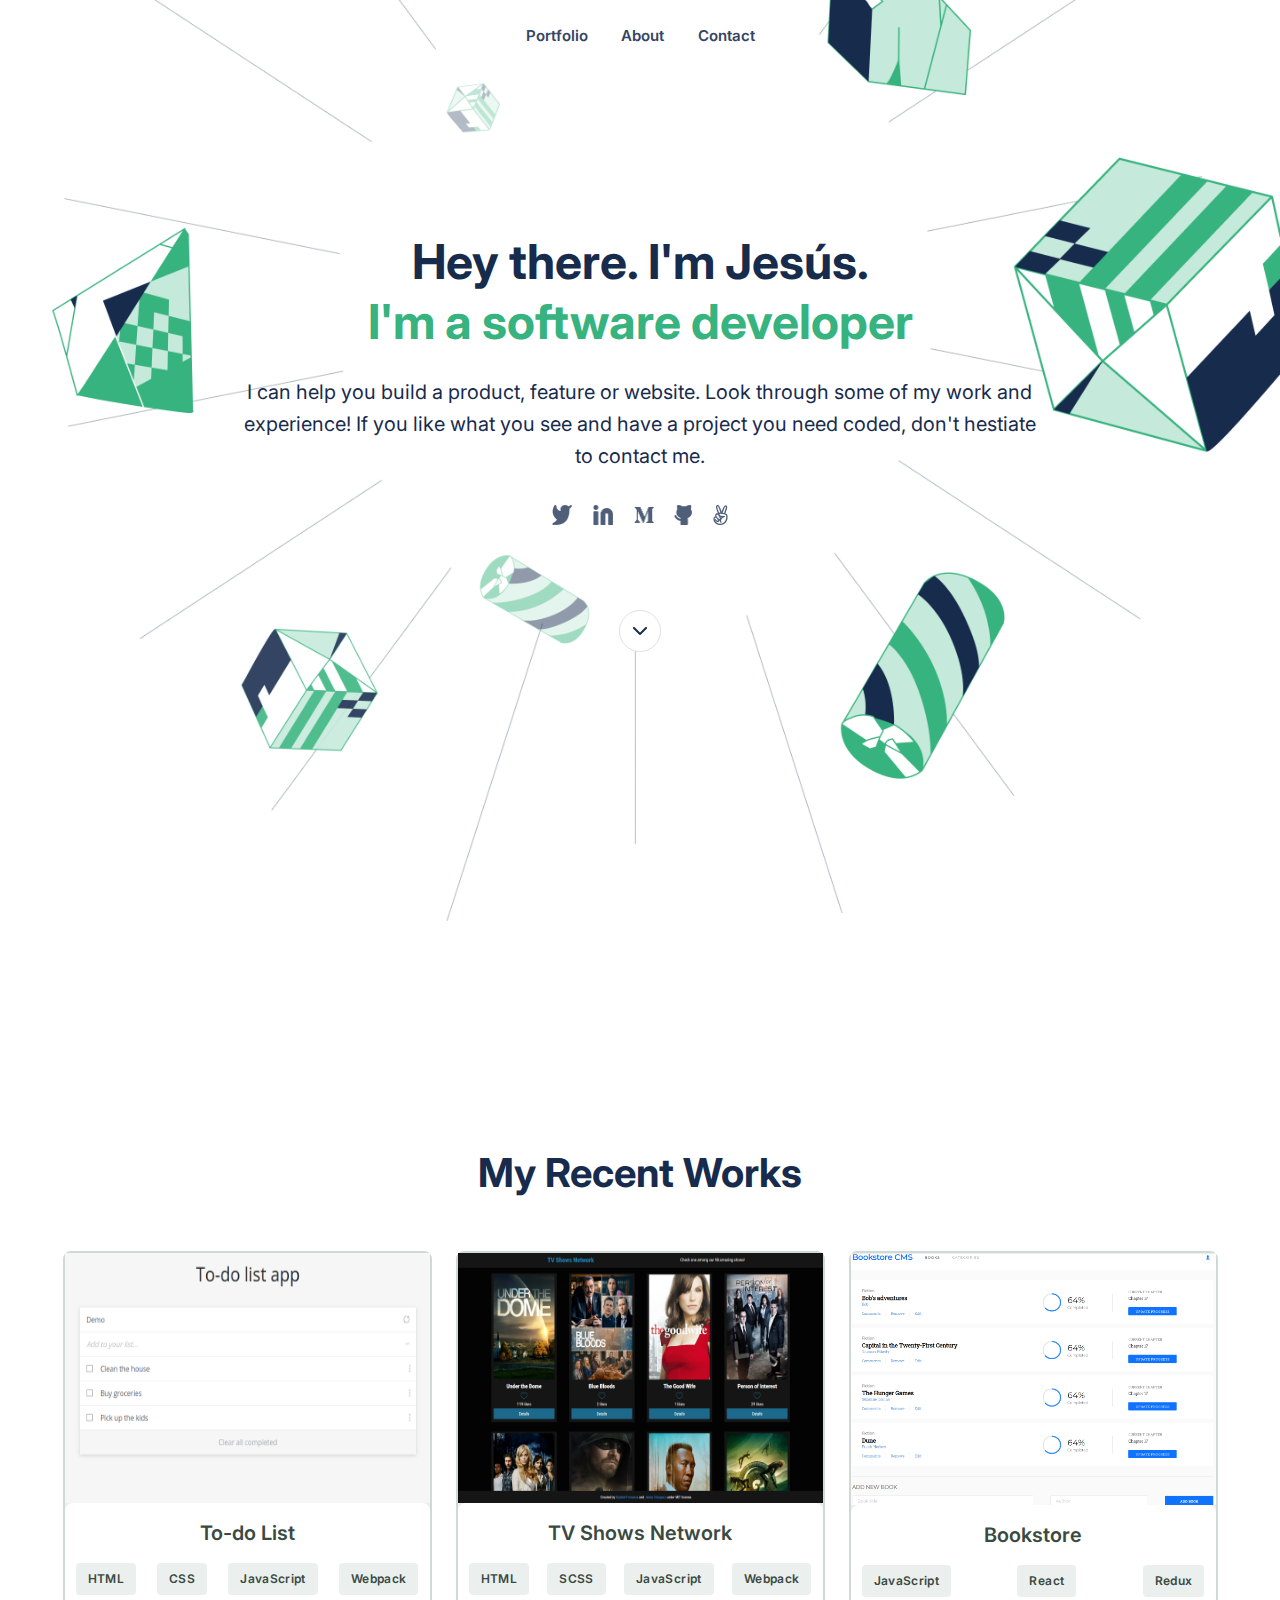
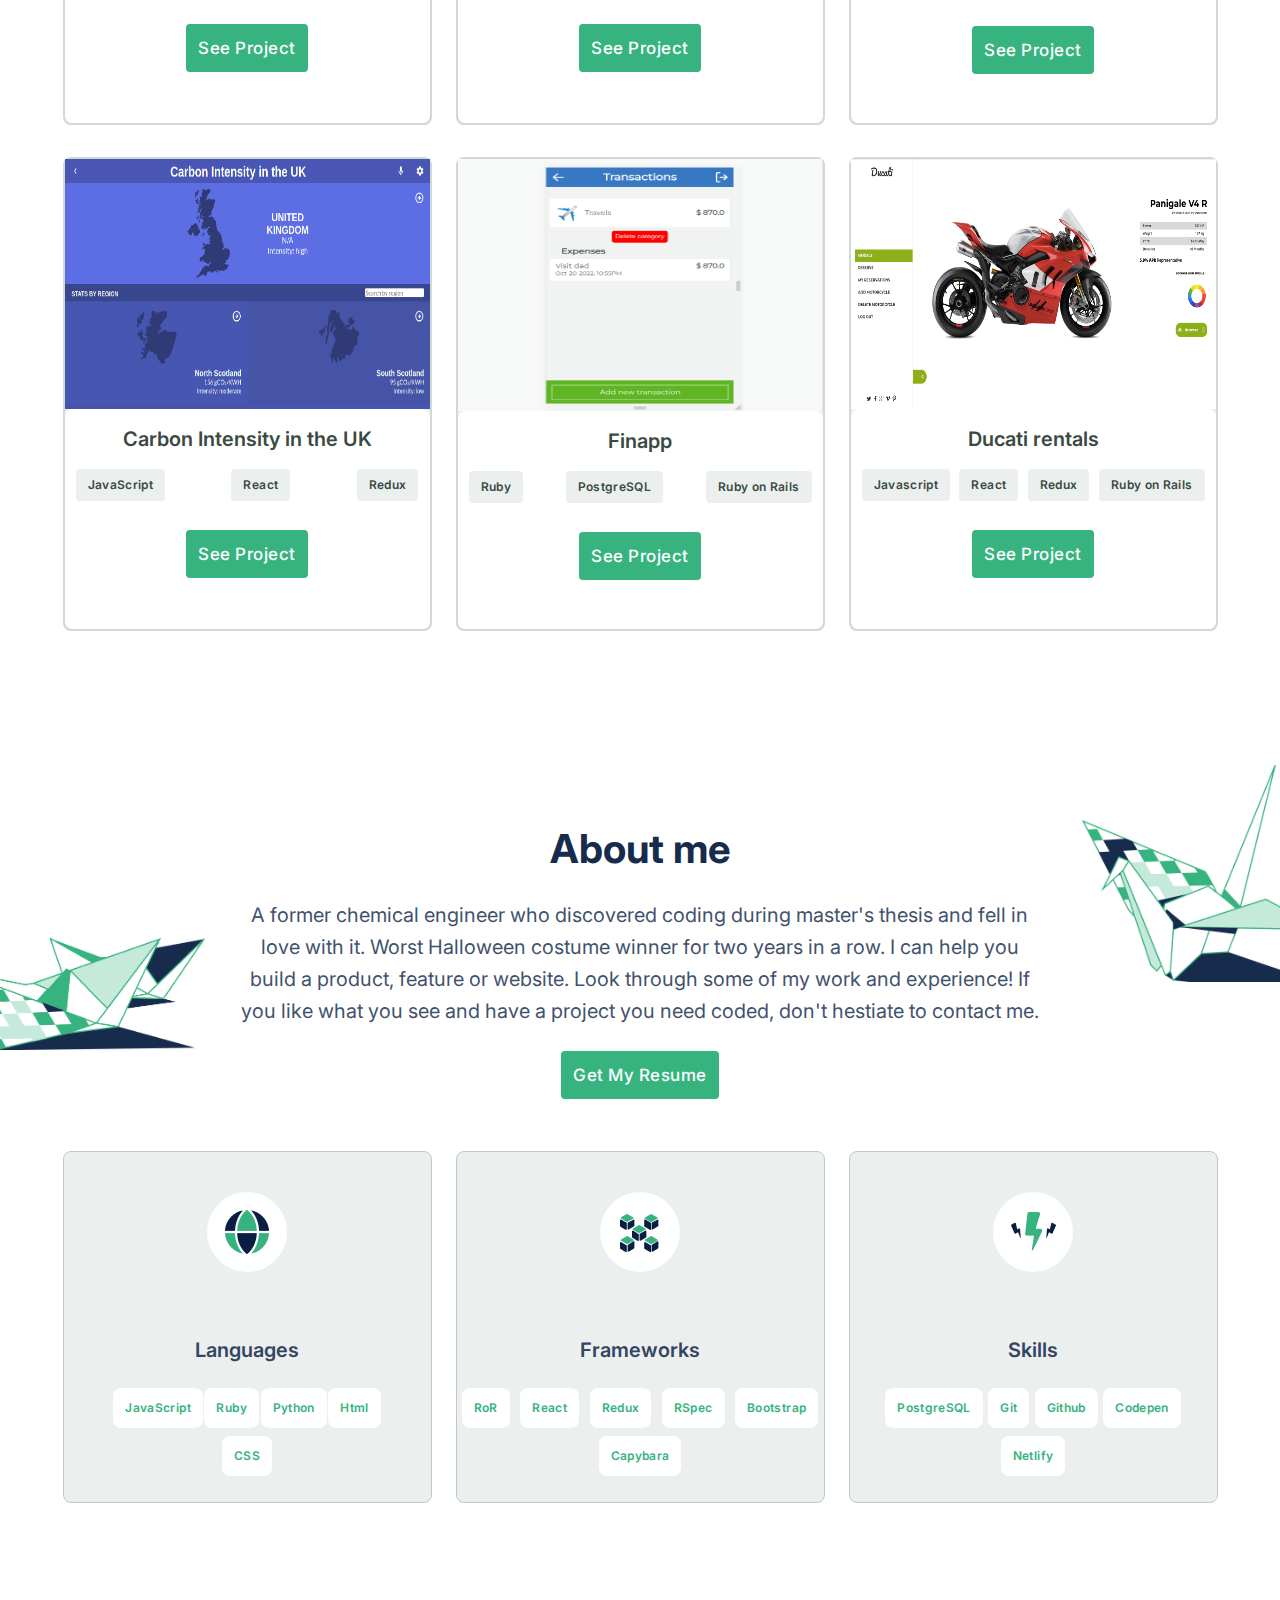
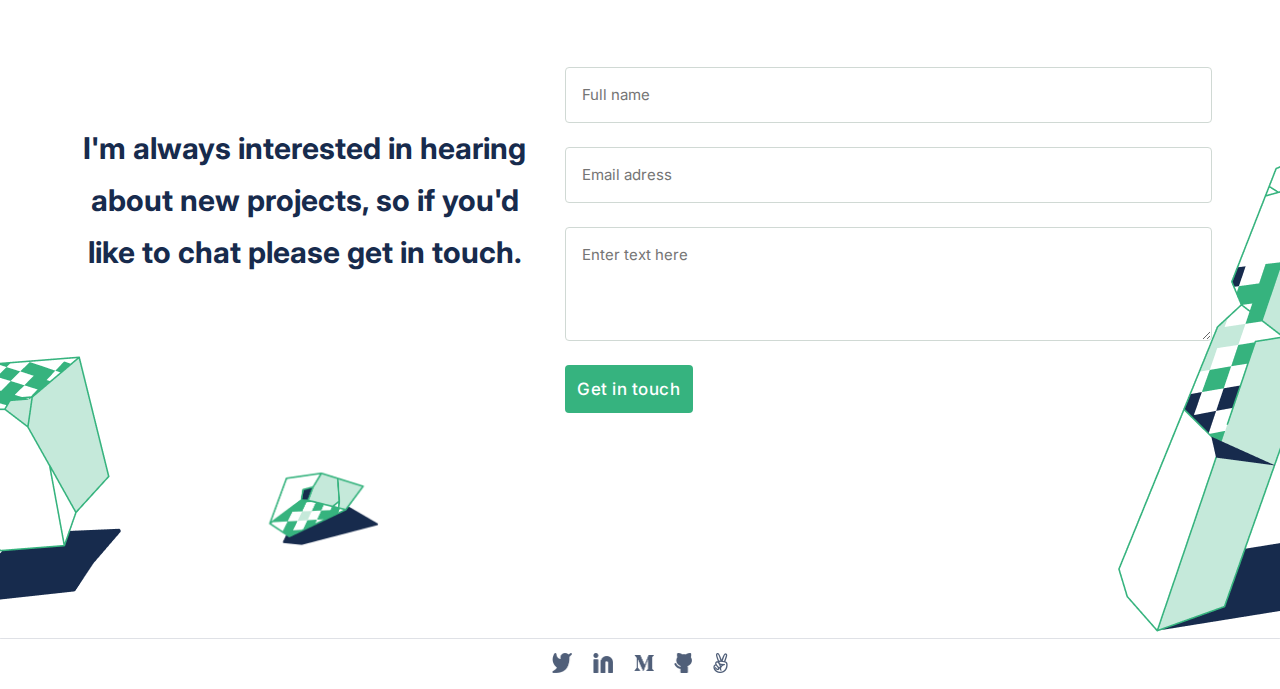
==== commit 4e3c65a9: "Update about me message, added CV and add link to arrow" ====
--- a/index.html
+++ b/index.html
@@ -117,7 +117,7 @@
           /></a>
         </li>
       </ul>
-      <div class="info-button flex" title="Display info">
+      <a href="#projects" class="info-button flex" title="Display info">
         <div class="arrow-container flex">
           <img
             class="arrow"
@@ -127,7 +127,7 @@
             alt="Display info"
           />
         </div>
-      </div>
+      </a>
     </section>
     <section id="works" class="recent-works flex">
       <h2 class="title works-title works-title-mob">My Recent<br />Works</h2>
@@ -141,14 +141,17 @@
     <section id="about" class="recent-works about-me flex">
       <h2 id="about-title" class="title works-title">About me</h2>
       <p class="about-text">
+        A former chemical engineer who discovered coding during master's thesis 
+        and fell in love with it. Worst Halloween costume winner for two years in 
+        a row.
         I can help you build a product, feature or website. Look through some of
         my work and experience! If you like what you see and have a project you
         need coded, don't hestiate to contact me.
       </p>
-      <a href="#" class="access-button about-btn">Get My Resume</a>
+      <a href="./documents/Resume_jesusvazquez_20221105.pdf" target="_blank" class="access-button about-btn">Get My Resume</a>
       <div class="works-container cv-container flex">
         <div class="cv-cell flex">
-          <a href="./documents/Resume_jesusvazquez_20221105.pdf" target="_blank" class="cv-img flex">
+          <a href="#" class="cv-img flex">
             <img
               src="images/language.png"
               width="48"
@@ -177,8 +180,8 @@
             />
           </a>
           <h2 class="cv-cell-title">Frameworks</h2>
-          <ul class="cv-feat-cont cv-feat-cont-margin-2 flex">
-            <li><a href="#" class="cv-feat-btn">Ruby on Rails</a></li>
+          <ul class="cv-feat-cont flex">
+            <li><a href="#" class="cv-feat-btn">RoR</a></li>
             <li><a href="#" class="cv-feat-btn">React</a></li>
             <li><a href="#" class="cv-feat-btn">Redux</a></li>
             <li><a href="#" class="cv-feat-btn">RSpec</a></li>
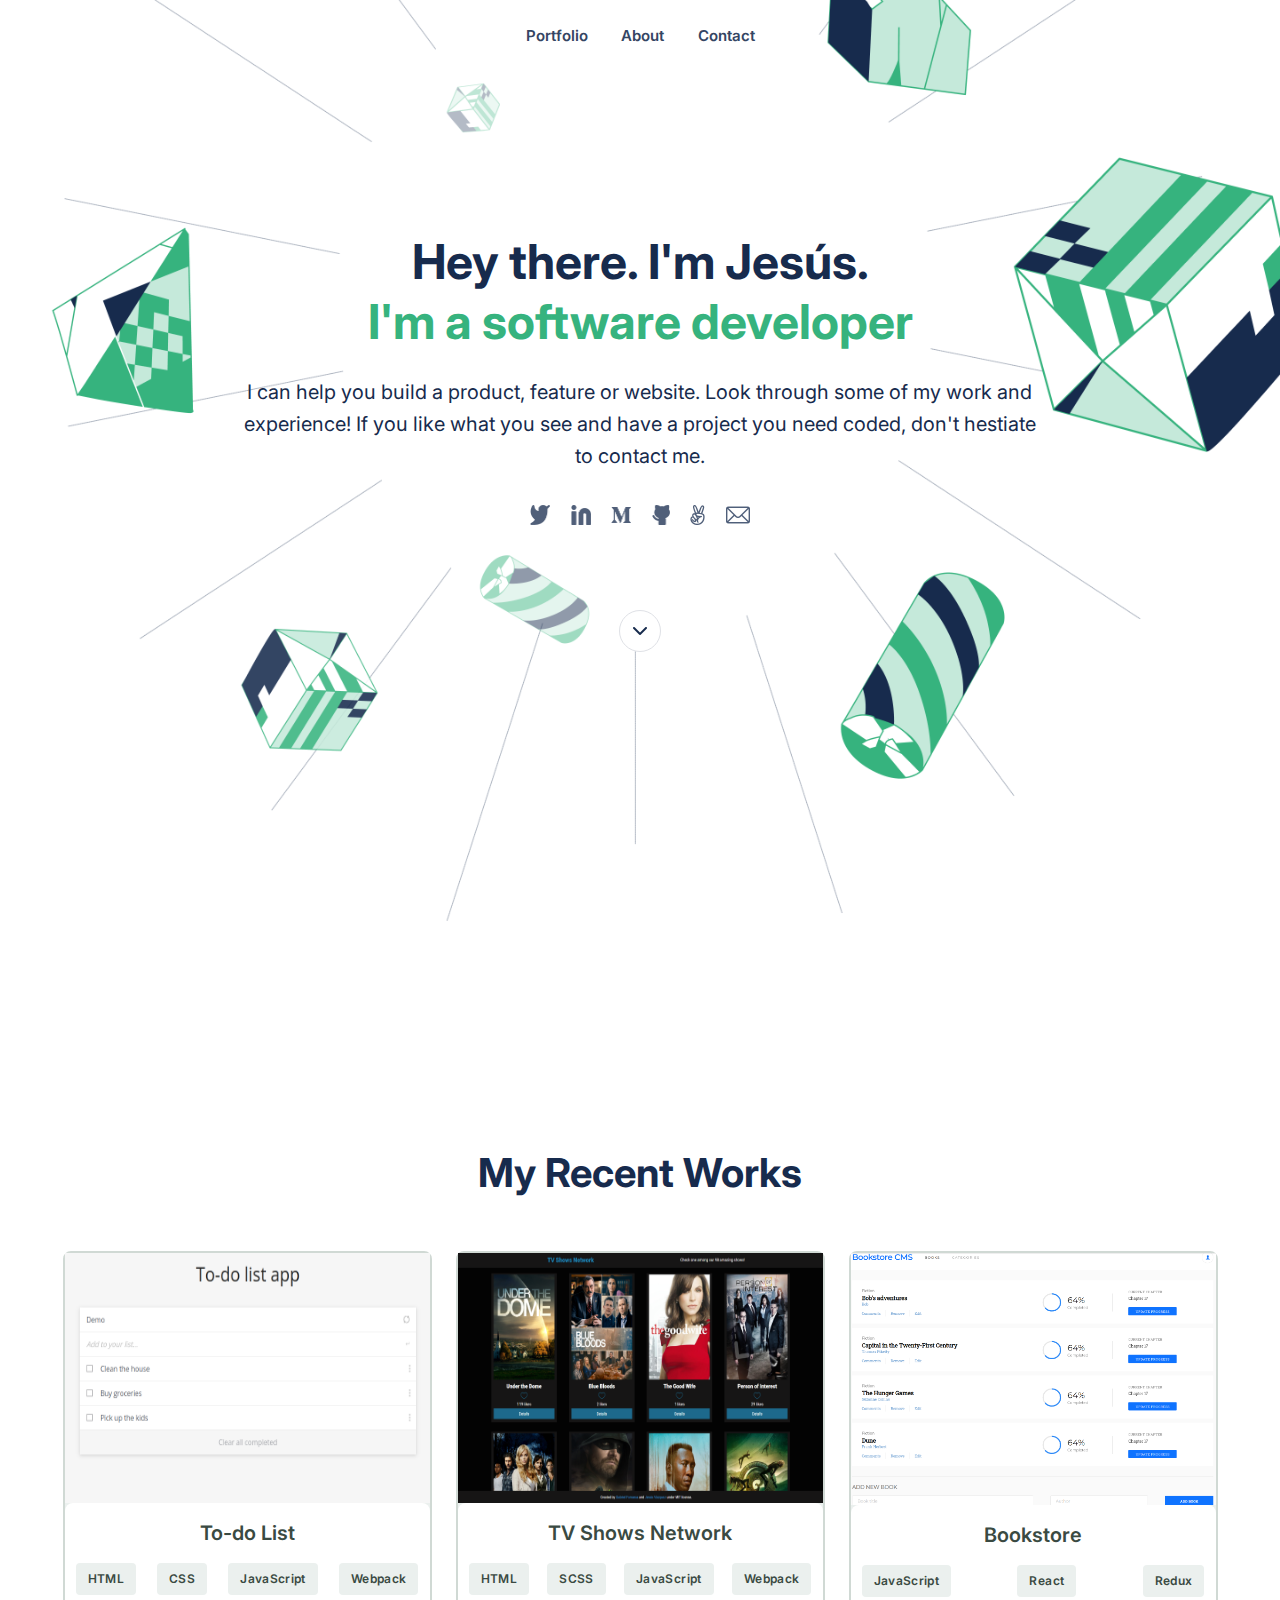
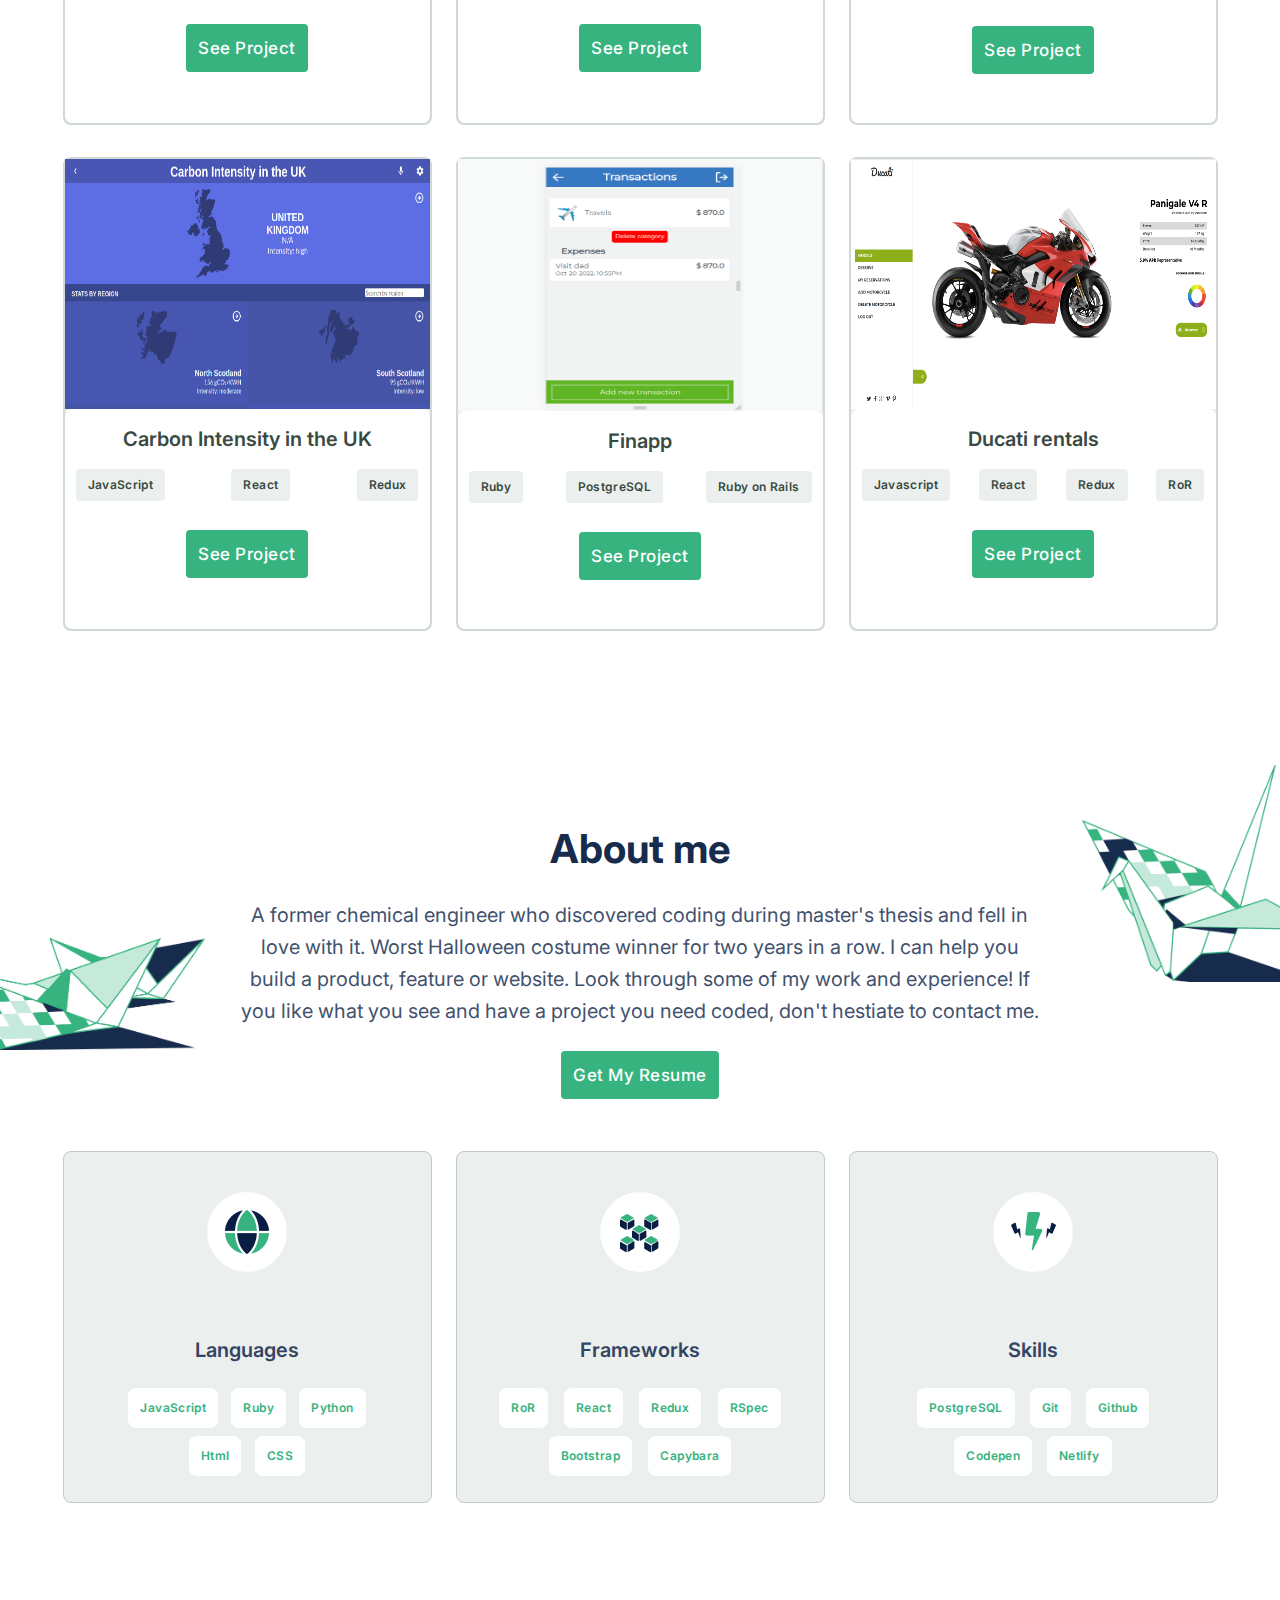
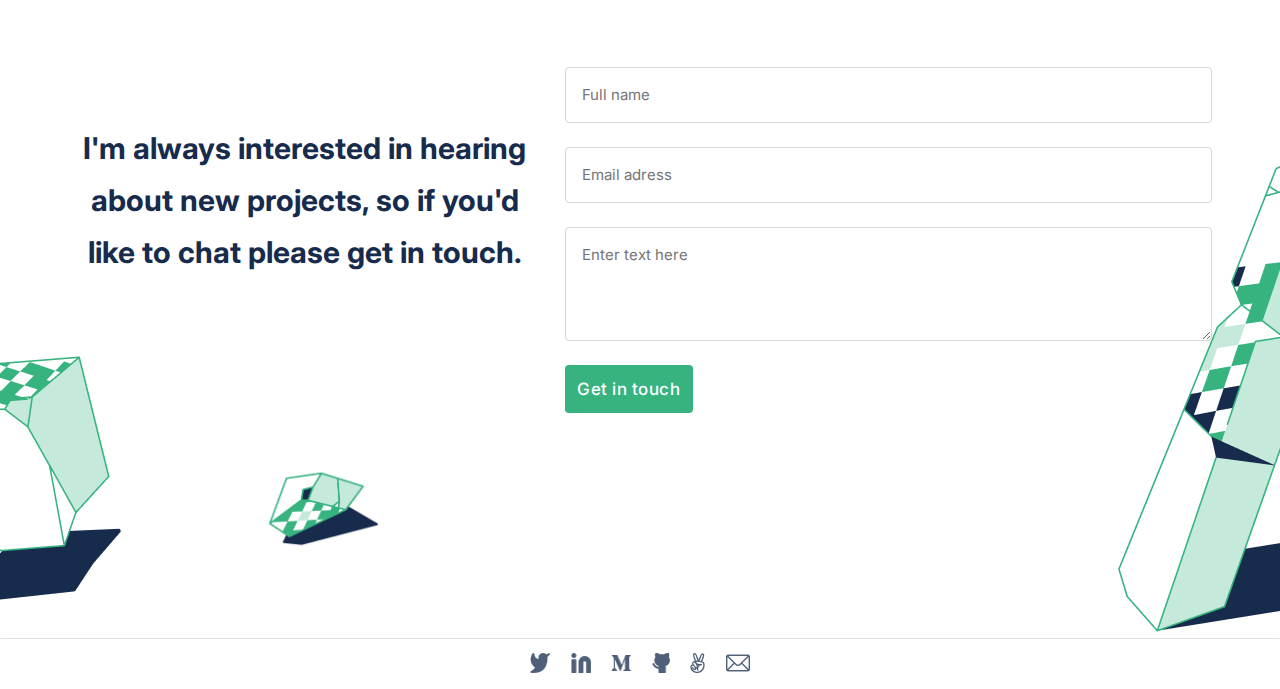
==== commit c7071923: "Add mail icon" ====
--- a/index.html
+++ b/index.html
@@ -115,6 +115,16 @@
               alt="Angellist Icon"
               title="Angellist"
           /></a>
+          <li>
+            <a href="mailto:je.vazquezb@gmail.com"
+              ><img
+                src="images/mail.png"
+                width="24"
+                height="24"
+                alt="Email Icon"
+                title="Email address"
+            /></a>
+          </li>
         </li>
       </ul>
       <a href="#projects" class="info-button flex" title="Display info">
@@ -304,8 +314,18 @@
               title="Angellist"
           /></a>
         </li>
+        <li>
+          <a href="mailto:je.vazquezb@gmail.com"
+            ><img
+              src="images/mail.png"
+              width="24"
+              height="24"
+              alt="Email Icon"
+              title="Email address"
+          /></a>
+        </li>
       </ul>
-      <span class="email">je.vazquezb@gmail.com</span>
+      <!-- <span class="email">je.vazquezb@gmail.com</span> -->
       <div class="final-line"></div>
     </section>
     <script src="scripts/menu.js"></script>
--- a/styles/style.css
+++ b/styles/style.css
@@ -123,7 +123,7 @@
 }
 
 .social-media-icons {
-  width: 170.17px;
+  width: 220px;
   height: 20px;
   justify-content: space-between;
   align-items: center;
@@ -348,10 +348,12 @@
 }
 
 .cv-feat-cont {
-  justify-content: space-around;
+  justify-content: center;
   align-items: center;
   flex-wrap: wrap;
   align-self: stretch;
+  gap: 5%;
+  margin: 0 5%;
 }
 
 .cv-feat-btn {
@@ -369,10 +371,6 @@
   letter-spacing: 0.03em;
   color: #36b37e;
   text-decoration: none;
-}
-
-.cv-feat-cont-margin-2 {
-  margin: 0 30px;
 }
 
 .form-container {
@@ -644,7 +642,7 @@
   }
 
   .social-media-icons {
-    width: 176px;
+    /* width: 176px; */
     margin-bottom: 84px;
   }
 
@@ -721,10 +719,6 @@
 
   .cv-feat-cont-margin-1 {
     margin: 0 49px;
-  }
-
-  .cv-feat-cont-margin-2 {
-    margin: 0 52px;
   }
 
   .cv-feat-cont-margin-3 {
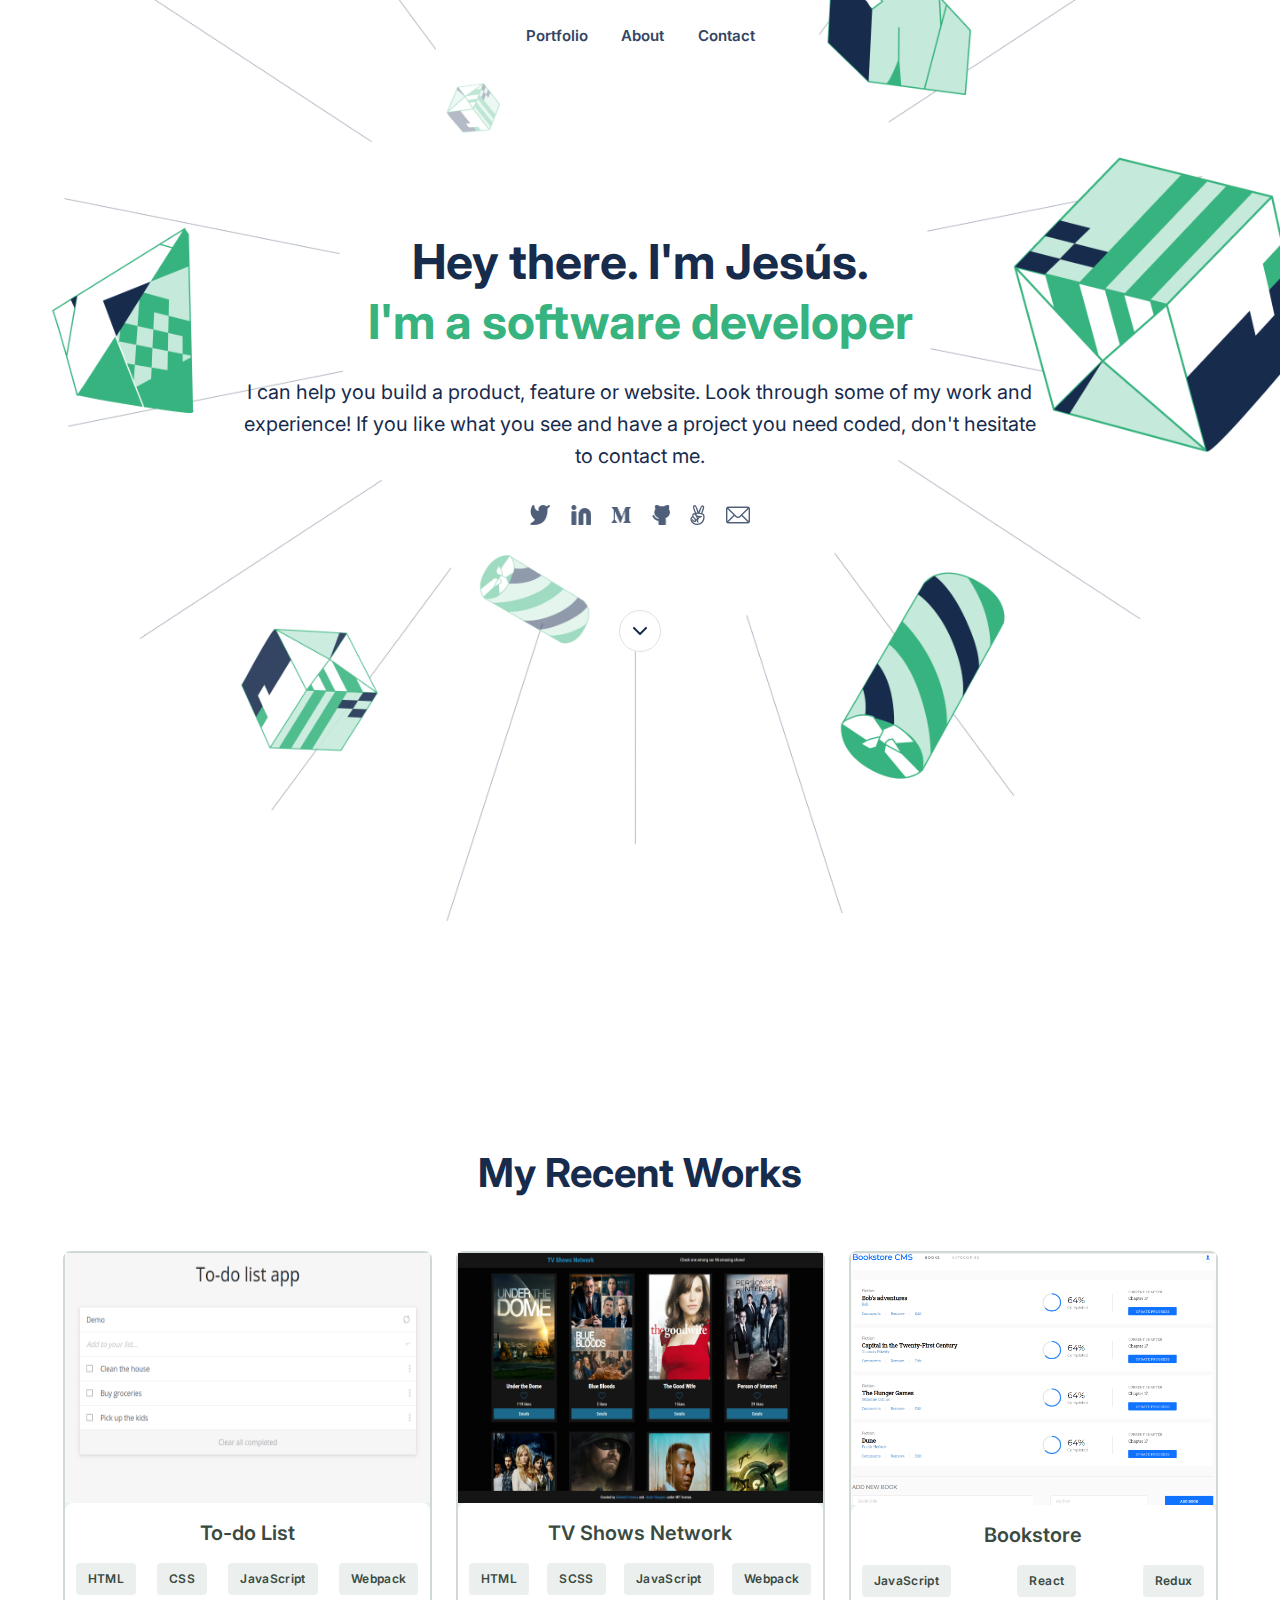
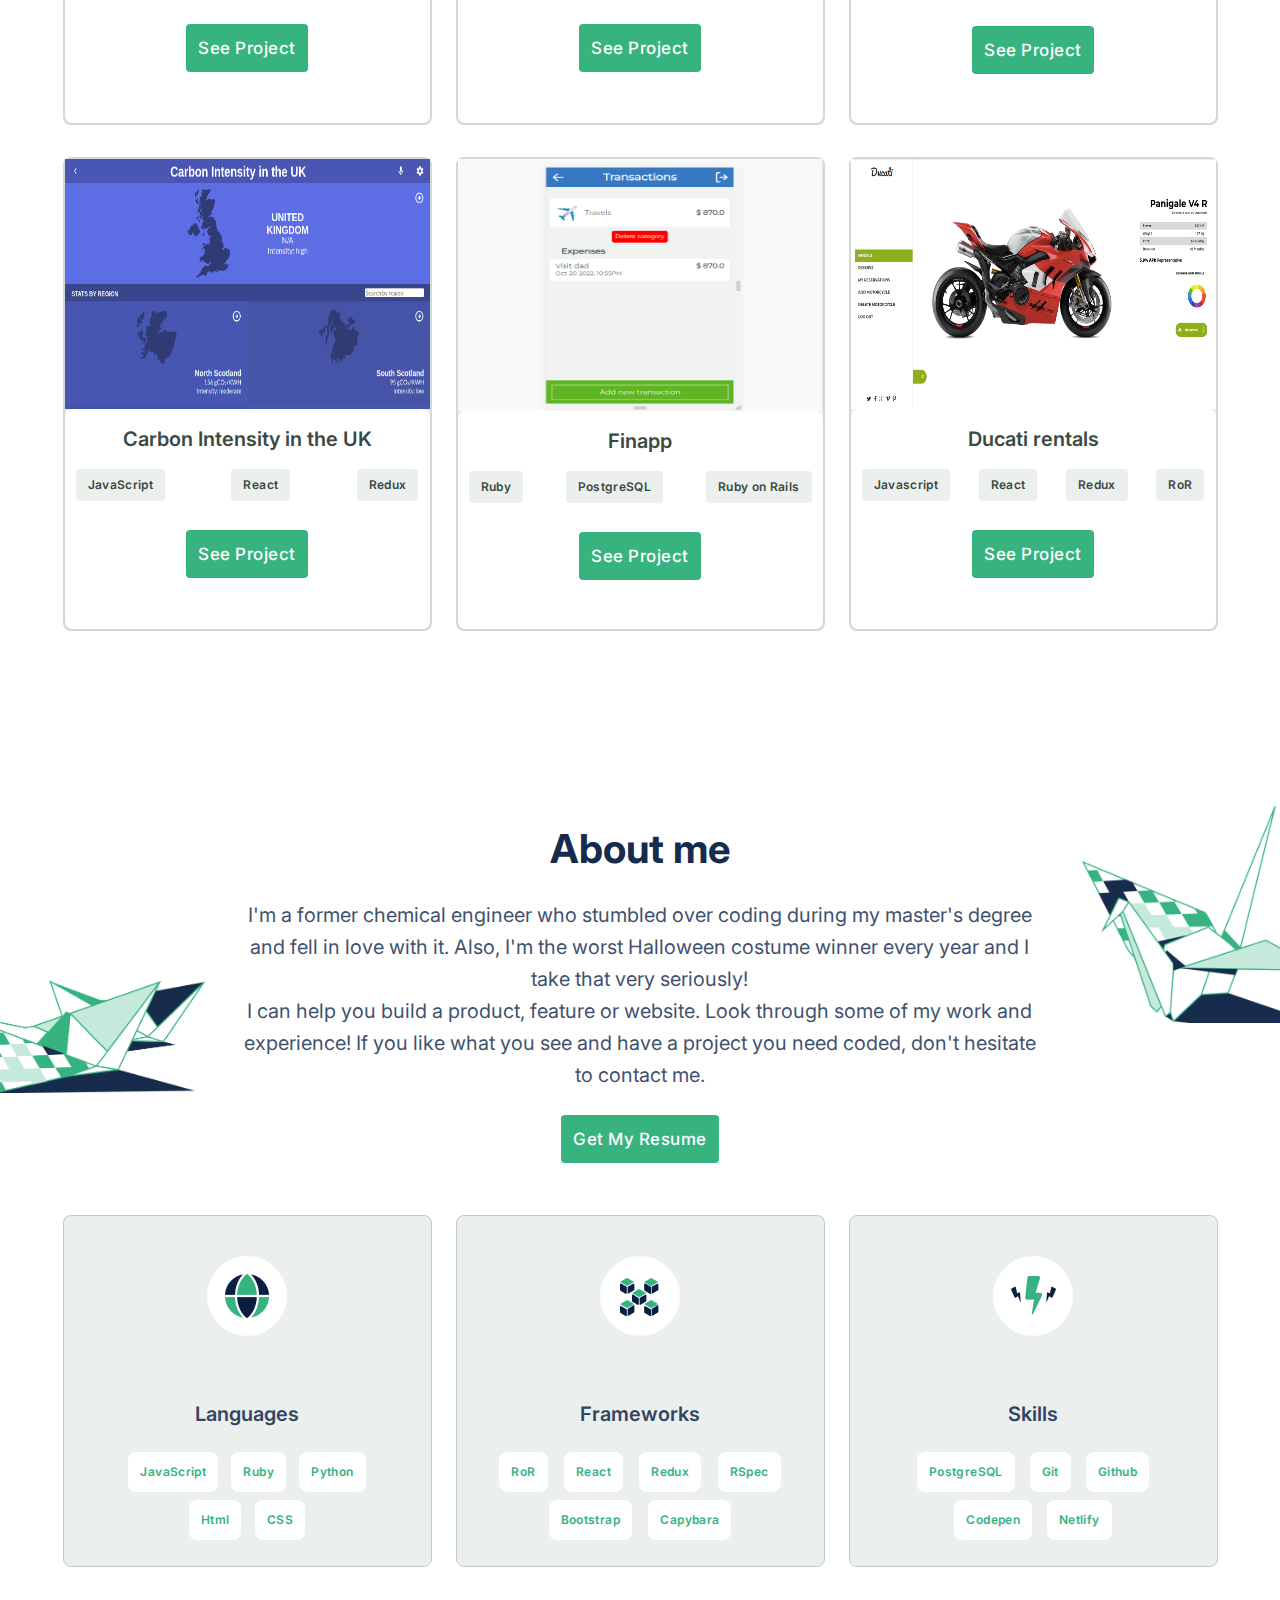
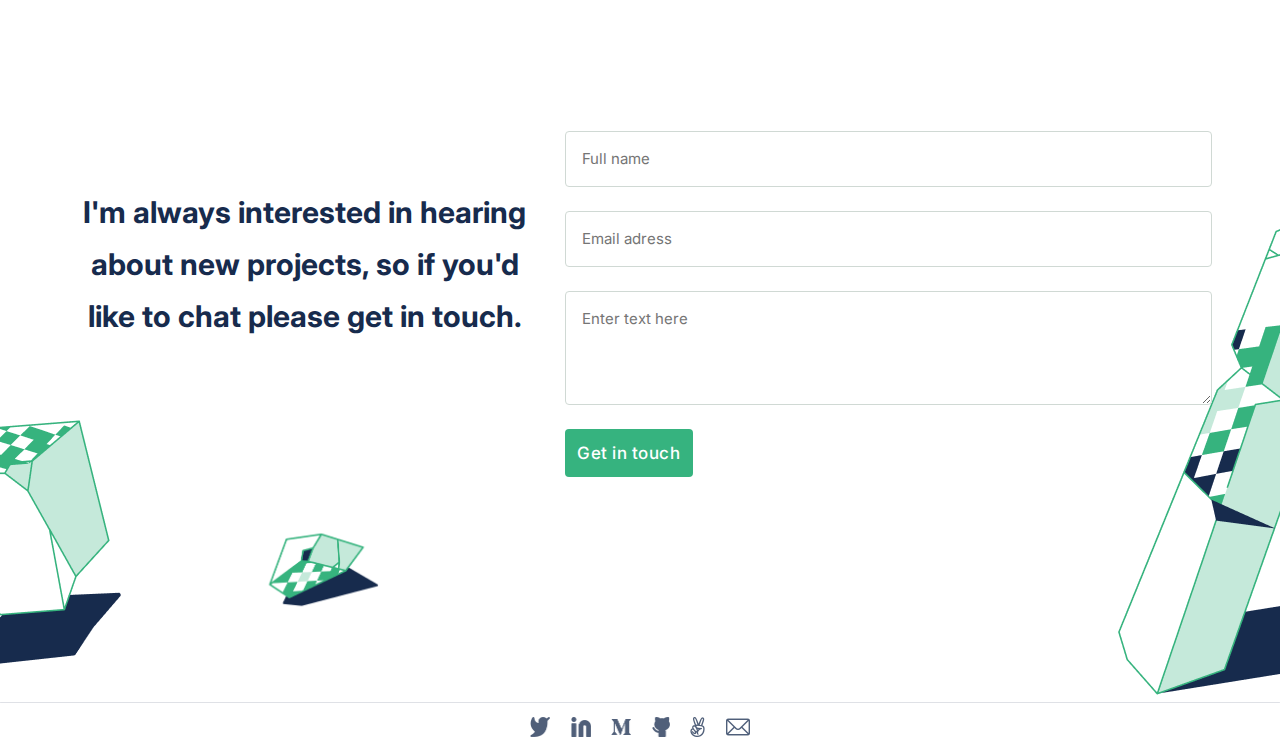
==== commit b0f02244: "Merge pull request #14 from jevazquezb/feature-fix-details" ====
--- a/index.html
+++ b/index.html
@@ -63,11 +63,11 @@
       <p class="supporting-text">
         I can help you build a product, feature or website. Look through some of
         my work and experience! If you like what you see and have a project you
-        need coded, don't hestiate to contact me.
+        need coded, don't hesitate to contact me.
       </p>
       <ul class="social-media-icons flex">
         <li>
-          <a href="https://twitter.com/javb_1187"
+          <a href="https://twitter.com/javb_1187" target="_blank"
             ><img
               src="images/twitter.png"
               width="20"
@@ -77,7 +77,7 @@
           /></a>
         </li>
         <li>
-          <a href="https://www.linkedin.com/in/jevazquezb/"
+          <a href="https://www.linkedin.com/in/jevazquezb/" target="_blank"
             ><img
               src="images/linkedin.png"
               width="20"
@@ -87,7 +87,7 @@
           /></a>
         </li>
         <li>
-          <a href="#"
+          <a href="https://medium.com/@jevazquezb" target="_blank"
             ><img
               src="images/medium.png"
               width="20"
@@ -97,7 +97,7 @@
           /></a>
         </li>
         <li>
-          <a href="https://github.com/jevazquezb"
+          <a href="https://github.com/jevazquezb" target="_blank"
             ><img
               src="images/github.png"
               width="18"
@@ -107,7 +107,7 @@
           /></a>
         </li>
         <li>
-          <a href="https://angel.co/u/jevazquezb"
+          <a href="https://angel.co/u/jevazquezb" target="_blank"
             ><img
               src="images/angellist.png"
               width="15"
@@ -151,12 +151,12 @@
     <section id="about" class="recent-works about-me flex">
       <h2 id="about-title" class="title works-title">About me</h2>
       <p class="about-text">
-        A former chemical engineer who discovered coding during master's thesis 
-        and fell in love with it. Worst Halloween costume winner for two years in 
-        a row.
+        I'm a former chemical engineer who stumbled over coding during my master's 
+        degree and fell in love with it. Also, I'm the worst Halloween costume 
+        winner every year and I take that very seriously! <br/>
         I can help you build a product, feature or website. Look through some of
         my work and experience! If you like what you see and have a project you
-        need coded, don't hestiate to contact me.
+        need coded, don't hesitate to contact me.
       </p>
       <a href="./documents/Resume_jesusvazquez_20221105.pdf" target="_blank" class="access-button about-btn">Get My Resume</a>
       <div class="works-container cv-container flex">
@@ -265,7 +265,7 @@
       </form>
       <ul class="social-media-icons flex social-media-form">
         <li>
-          <a href="https://twitter.com/javb_1187"
+          <a href="https://twitter.com/javb_1187" target="_blank"
             ><img
               src="images/twitter.png"
               width="20"
@@ -275,7 +275,7 @@
           /></a>
         </li>
         <li>
-          <a href="https://www.linkedin.com/in/jevazquezb/"
+          <a href="https://www.linkedin.com/in/jevazquezb/" target="_blank"
             ><img
               src="images/linkedin.png"
               width="20"
@@ -285,7 +285,7 @@
           /></a>
         </li>
         <li>
-          <a href="#"
+          <a href="https://medium.com/@jevazquezb" target="_blank"
             ><img
               src="images/medium.png"
               width="20"
@@ -295,7 +295,7 @@
           /></a>
         </li>
         <li>
-          <a href="https://github.com/jevazquezb"
+          <a href="https://github.com/jevazquezb" target="_blank"
             ><img
               src="images/github.png"
               width="18"
@@ -305,7 +305,7 @@
           /></a>
         </li>
         <li>
-          <a href="https://angel.co/u/jevazquezb"
+          <a href="https://angel.co/u/jevazquezb" target="_blank"
             ><img
               src="images/angellist.png"
               width="15"
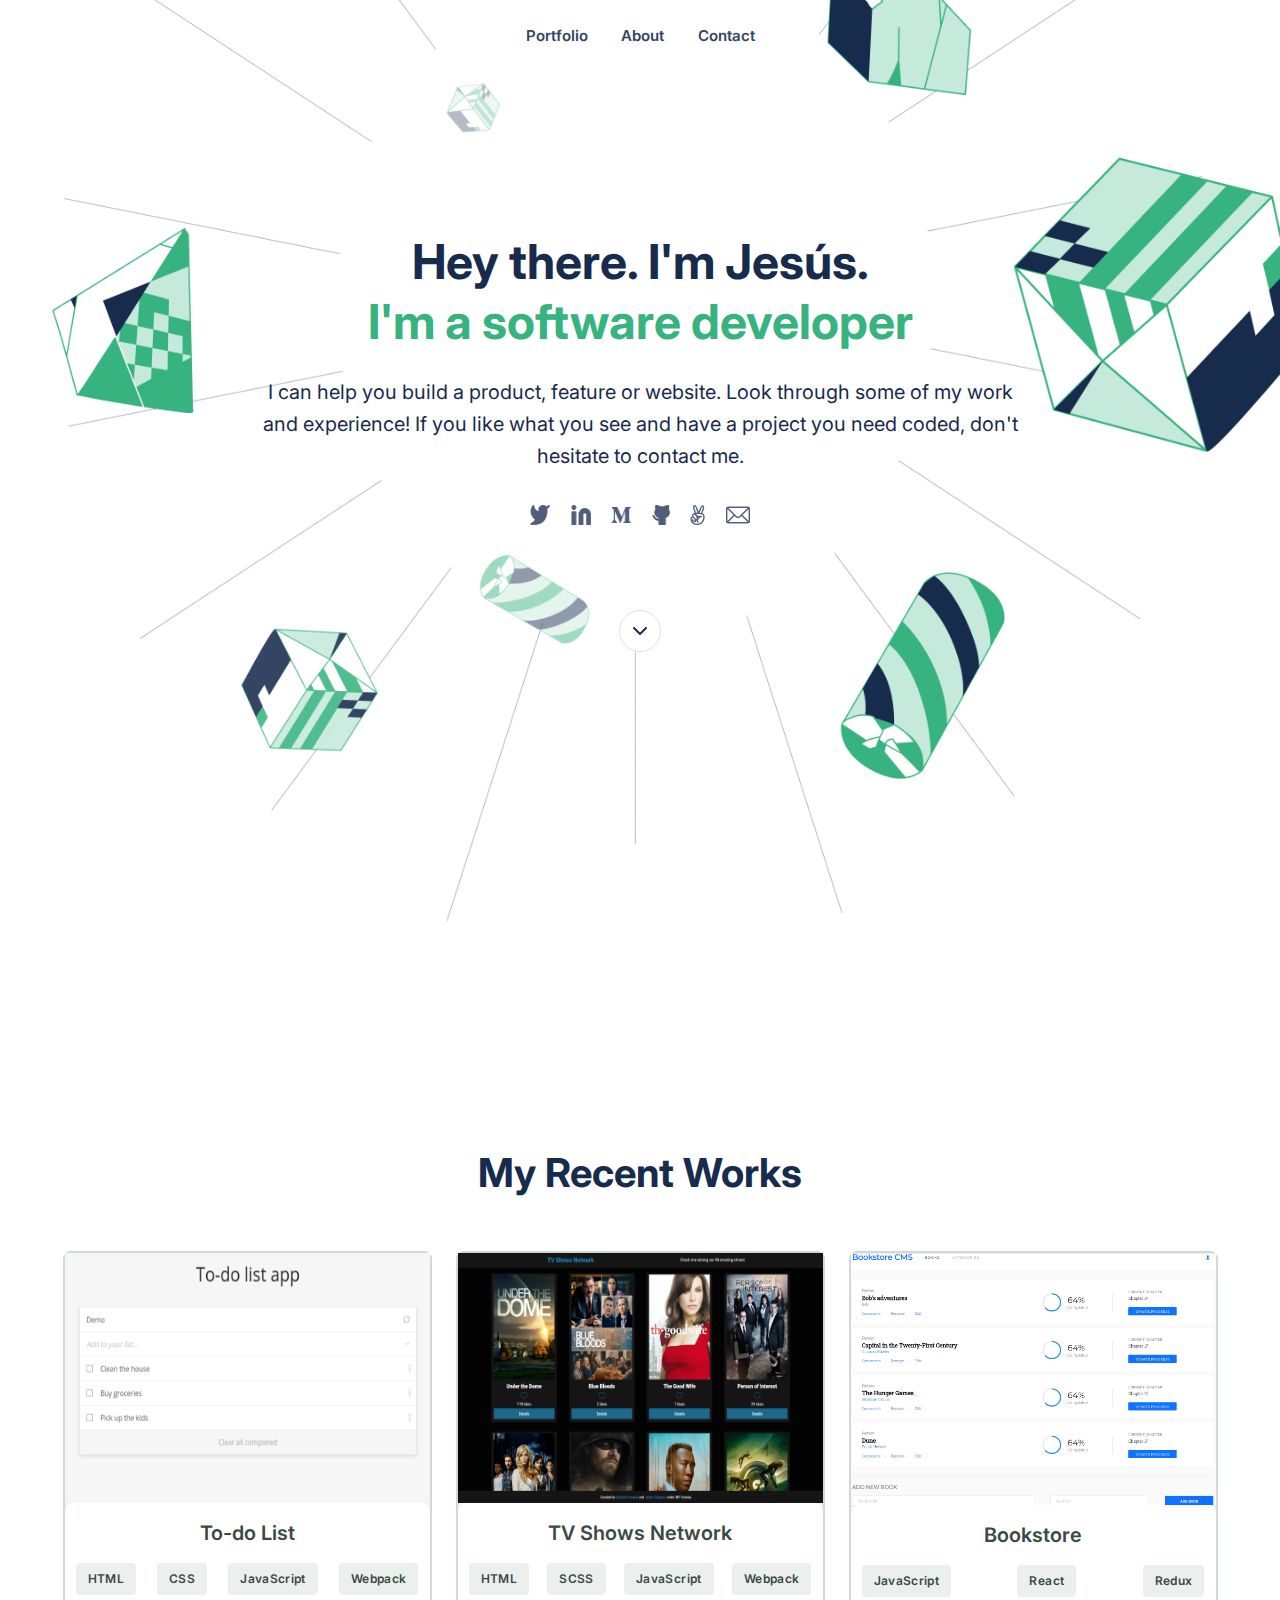
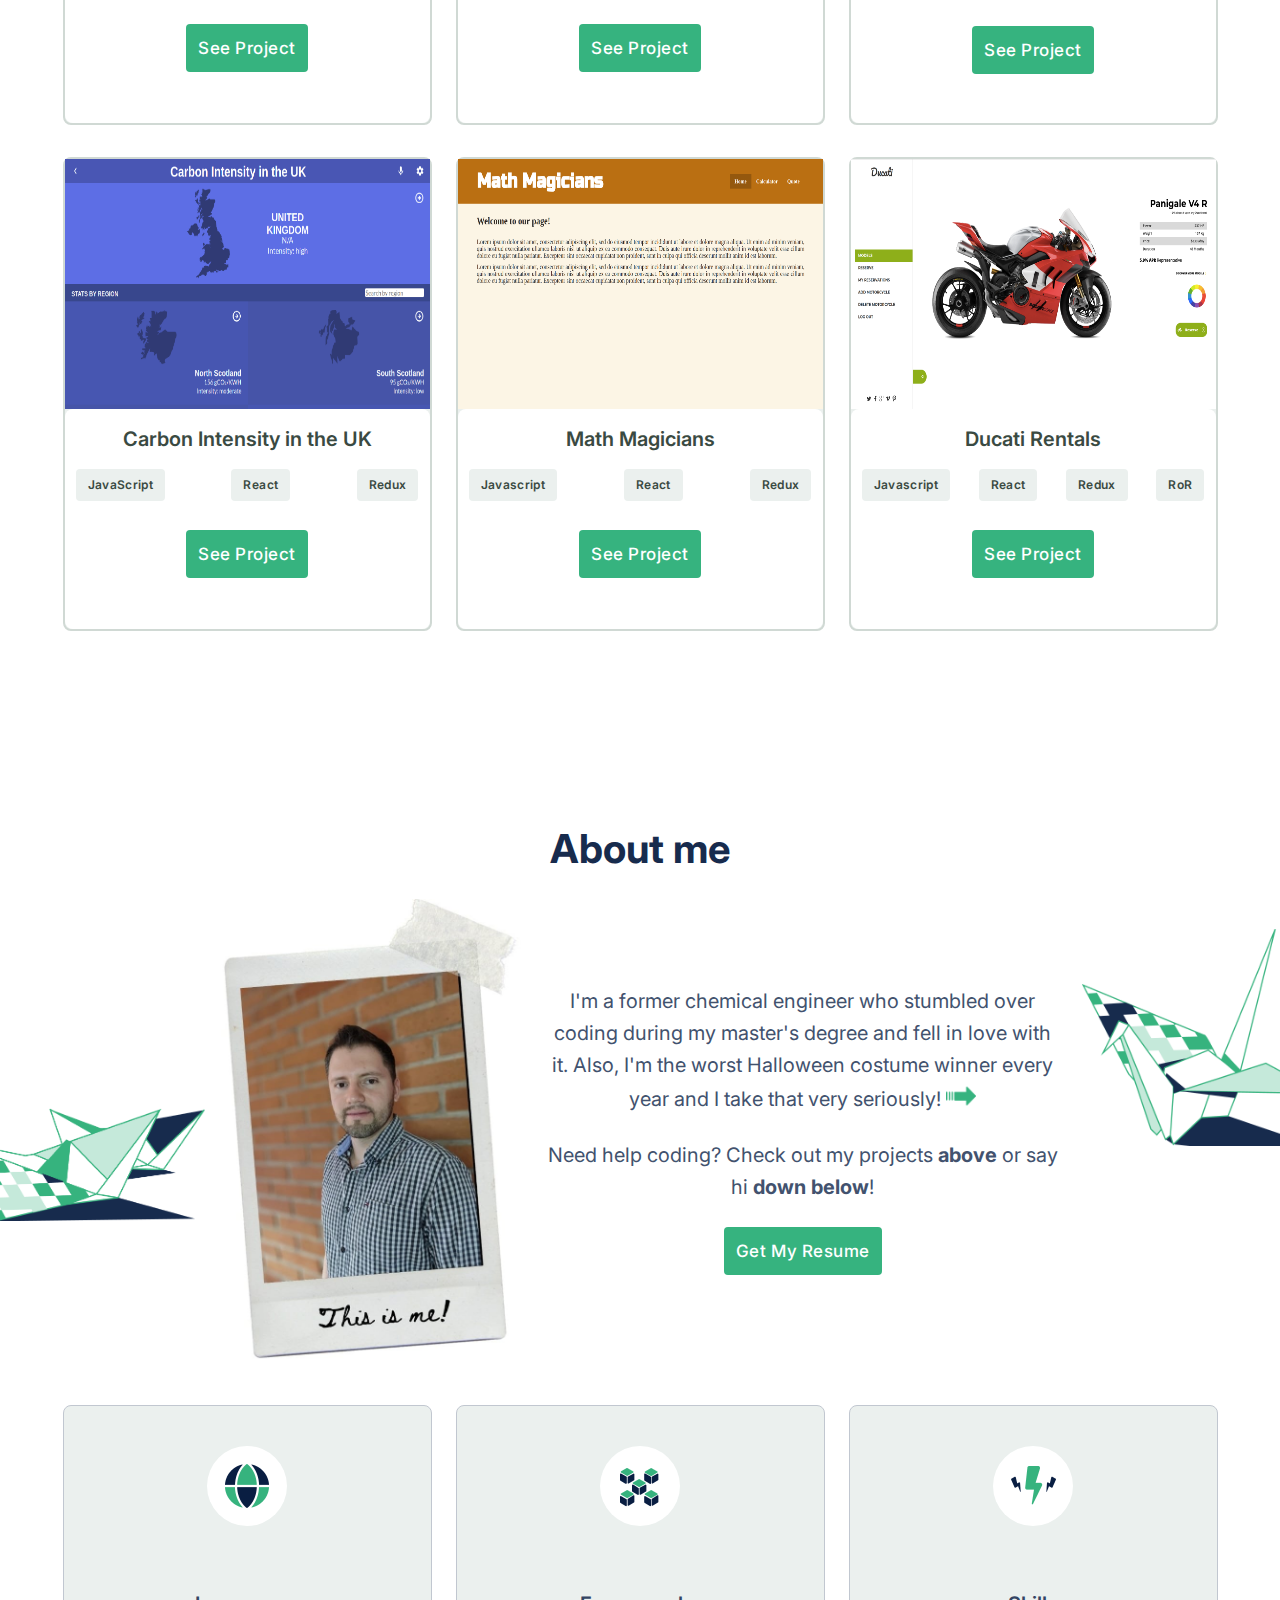
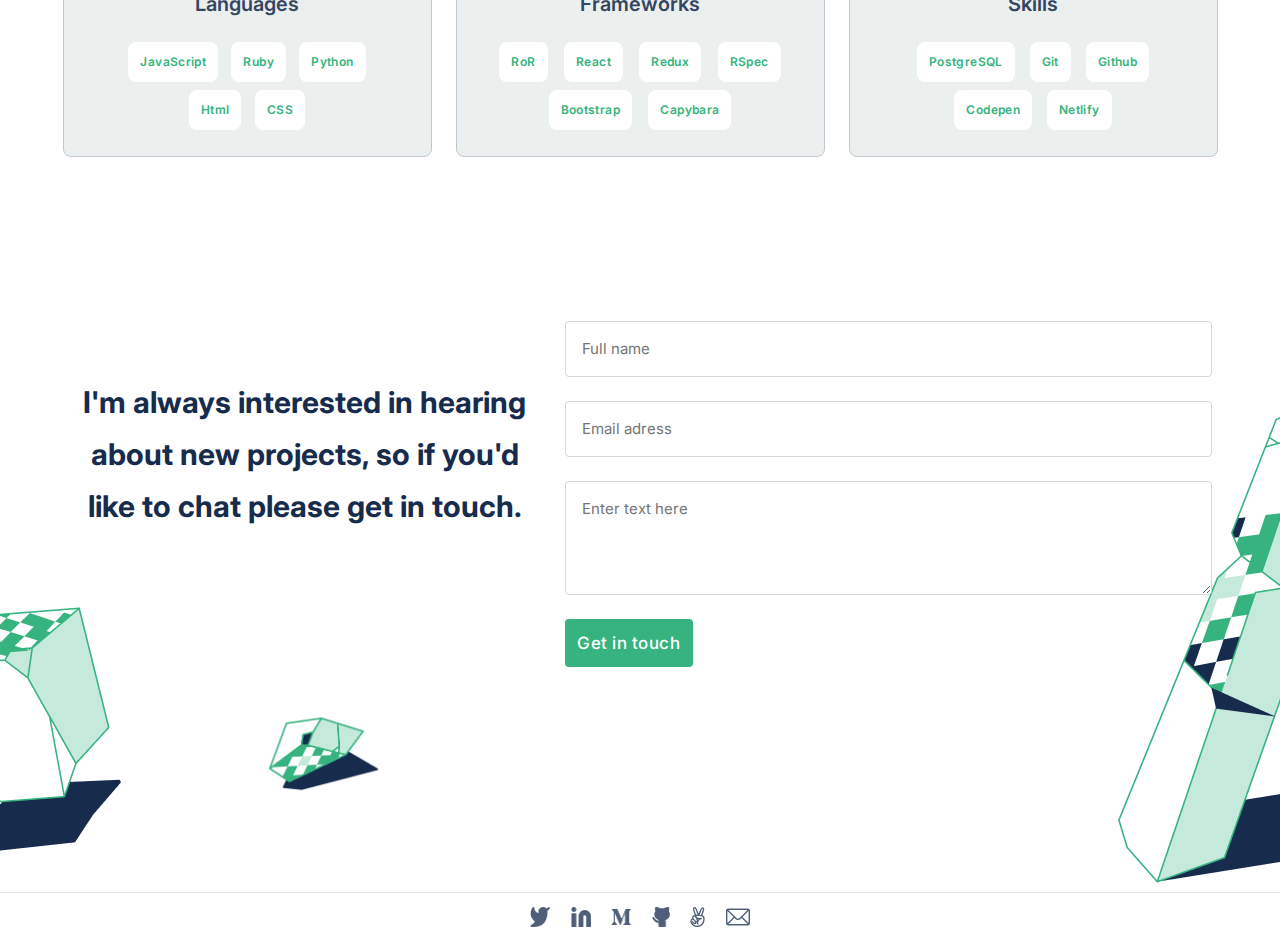
==== commit 63963121: "Add reviewer requirements" ====
--- a/index.html
+++ b/index.html
@@ -46,7 +46,7 @@
         <a class="menu-opt-cont flex" href="#projects">
           <span class="menu-opt">Portfolio</span>
         </a>
-        <a class="menu-opt-cont flex" href="#about-title">
+        <a class="menu-opt-cont flex" href="#about">
           <span class="menu-opt">About</span>
         </a>
         <a class="menu-opt-cont flex" href="#form">
@@ -57,9 +57,9 @@
     <section class="headline flex">
       <h1 class="title">Hey there. I'm Jesús</h1>
       <!--Mobile version-->
-      <h1 class="title-desk">Hey there. I'm Jesús.</h1>
+      <h1 class="title-desk title-animation">Hey there. I'm Jesús.</h1>
       <!--Desktop version-->
-      <h2 class="title subtitle">I'm a software developer</h2>
+      <h2 class="title subtitle title-animation">I'm a software developer</h2>
       <p class="supporting-text">
         I can help you build a product, feature or website. Look through some of
         my work and experience! If you like what you see and have a project you
@@ -127,7 +127,7 @@
           </li>
         </li>
       </ul>
-      <a href="#projects" class="info-button flex" title="Display info">
+      <a id="works" href="#projects" class="info-button flex size-animation" title="Display info">
         <div class="arrow-container flex">
           <img
             class="arrow"
@@ -139,10 +139,10 @@
         </div>
       </a>
     </section>
-    <section id="works" class="recent-works flex">
+    <section id="projects" class="recent-works flex">
       <h2 class="title works-title works-title-mob">My Recent<br />Works</h2>
       <!--Mobile version-->
-      <h2 id="projects" class="title works-title works-title-desk">My Recent Works</h2>
+      <h2 class="title works-title works-title-desk">My Recent Works</h2>
       <!--Desktop version-->
       <div class="works-title-line"></div>
       <div class="works-container flex"></div>
@@ -150,15 +150,37 @@
     </section>
     <section id="about" class="recent-works about-me flex">
       <h2 id="about-title" class="title works-title">About me</h2>
-      <p class="about-text">
-        I'm a former chemical engineer who stumbled over coding during my master's 
-        degree and fell in love with it. Also, I'm the worst Halloween costume 
-        winner every year and I take that very seriously! <br/>
-        I can help you build a product, feature or website. Look through some of
-        my work and experience! If you like what you see and have a project you
-        need coded, don't hesitate to contact me.
-      </p>
-      <a href="./documents/Resume_jesusvazquez_20221105.pdf" target="_blank" class="access-button about-btn">Get My Resume</a>
+      <div class="flex about-desc">
+        <div class="flex photo">
+          <img
+            src="images/polaroid.jpeg"
+            width="300"
+            alt="Rigth arrow"
+            title="Custome link"
+          />          
+        </div>
+        <div class="desc">
+          <p class="about-text">
+            I'm a former chemical engineer who stumbled over coding during my master's 
+            degree and fell in love with it. Also, I'm the worst Halloween costume 
+            winner every year and I take that very seriously!
+            <a class="custome" href="./images/custome_party.jpeg" target="_blank">
+              <img
+                src="images/right_arrow.png"
+                width="30"
+                height="30"
+                alt="Rigth arrow"
+                title="Custome link"
+              />
+            </a>
+          </p>
+          <p class="about-text">Need help coding? Check out my projects 
+            <a class="abt-links" href="#works">above</a> or say hi 
+            <a class="abt-links" href="#form">down below</a>!
+          </p>
+          <a href="./documents/Resume_jesusvazquez_20221217.pdf" target="_blank" class="access-button about-btn">Get My Resume</a>
+        </div>
+      </div>
       <div class="works-container cv-container flex">
         <div class="cv-cell flex">
           <a href="#" class="cv-img flex">
--- a/styles/style.css
+++ b/styles/style.css
@@ -13,6 +13,13 @@
 header {
   justify-content: space-between;
   align-items: center;
+}
+.sticky {
+  position: fixed;
+  top: 0;
+  width: 100%;
+  background-color: #fff;
+  box-shadow: 0 5px 6px 0 rgb(32 33 36 / 28%);
 }
 
 .logo-container {
@@ -92,6 +99,10 @@
   background-size: 100%;
 }
 
+.fix-content {
+  margin-top: 48px;
+}
+
 .title {
   font-family: "Inter", sans-serif;
   font-style: normal;
@@ -130,6 +141,14 @@
   margin-bottom: 64px;
 }
 
+.social-media-icons li a img {
+  transition: transform 0.3s;
+}
+
+.social-media-icons li a img:hover {
+  transform: scale(1.3);
+}
+
 .info-button {
   justify-content: center;
   align-self: stretch;
@@ -162,6 +181,25 @@
 .works-title {
   margin: 0 0 24px 0;
   align-self: stretch;
+}
+
+.about-desc {
+  flex-wrap: wrap;
+  justify-content: center;
+  width: 100%;
+  gap: 30px;
+}
+
+.photo {
+  justify-content: center;
+  align-items: center;
+}
+
+.desc {
+  display: flex;
+  flex-direction: column;
+  justify-content: center;
+  align-items: center;
 }
 
 .works-title-desk {
@@ -298,6 +336,33 @@
   line-height: 32px;
   text-align: center;
   margin-bottom: 24px;
+}
+
+.custome {
+  display: inline-flex;
+  justify-content: center;
+  align-items: center;
+  vertical-align: text-bottom;
+}
+
+.custome img {
+  transition: all 0.3s ease;
+}
+
+.custome img:hover {
+  transform: scale(1.3);
+  padding: 0 5px;
+}
+
+.abt-links {
+  color: inherit;
+  font-weight: bold;
+  text-decoration: none;
+  transition: font-size 0.3s ease;
+}
+
+.abt-links:hover {
+  font-size: 24px;
 }
 
 .about-btn {
@@ -603,6 +668,10 @@
     display: none;
   }
 
+  .fix-content {
+    margin-top: 72px;
+  }
+
   .title {
     font-size: 48px;
     line-height: 60px;
@@ -618,8 +687,11 @@
     color: #172b4d;
     text-align: center;
     margin: 0 24px;
+  }
+
+  .title-animation {
     animation-name: title-animation;
-    animation-duration: 2s;
+    animation-duration: 1.5s;
     animation-timing-function: ease-out;
   }
 
@@ -634,7 +706,7 @@
   }
 
   .supporting-text {
-    width: 63vw;
+    width: 60%;
     font-size: 20px;
     line-height: 32px;
     text-align: center;
@@ -642,7 +714,6 @@
   }
 
   .social-media-icons {
-    /* width: 176px; */
     margin-bottom: 84px;
   }
 
@@ -690,6 +761,15 @@
     background-image: none;
   }
 
+  .about-desc {
+    gap: 2%;
+    margin-bottom: 45px;
+  }
+
+  .desc {
+    width: 40%;
+  }
+
   .recent-works.about-me {
     padding: 192px 0 0 0;
   }
@@ -698,12 +778,8 @@
     margin-bottom: 24px;
   }
 
-  .about-text {
-    width: 63vw;
-  }
-
   .about-btn {
-    margin-bottom: 52px;
+    margin-bottom: 0;
   }
 
   .cv-container {
